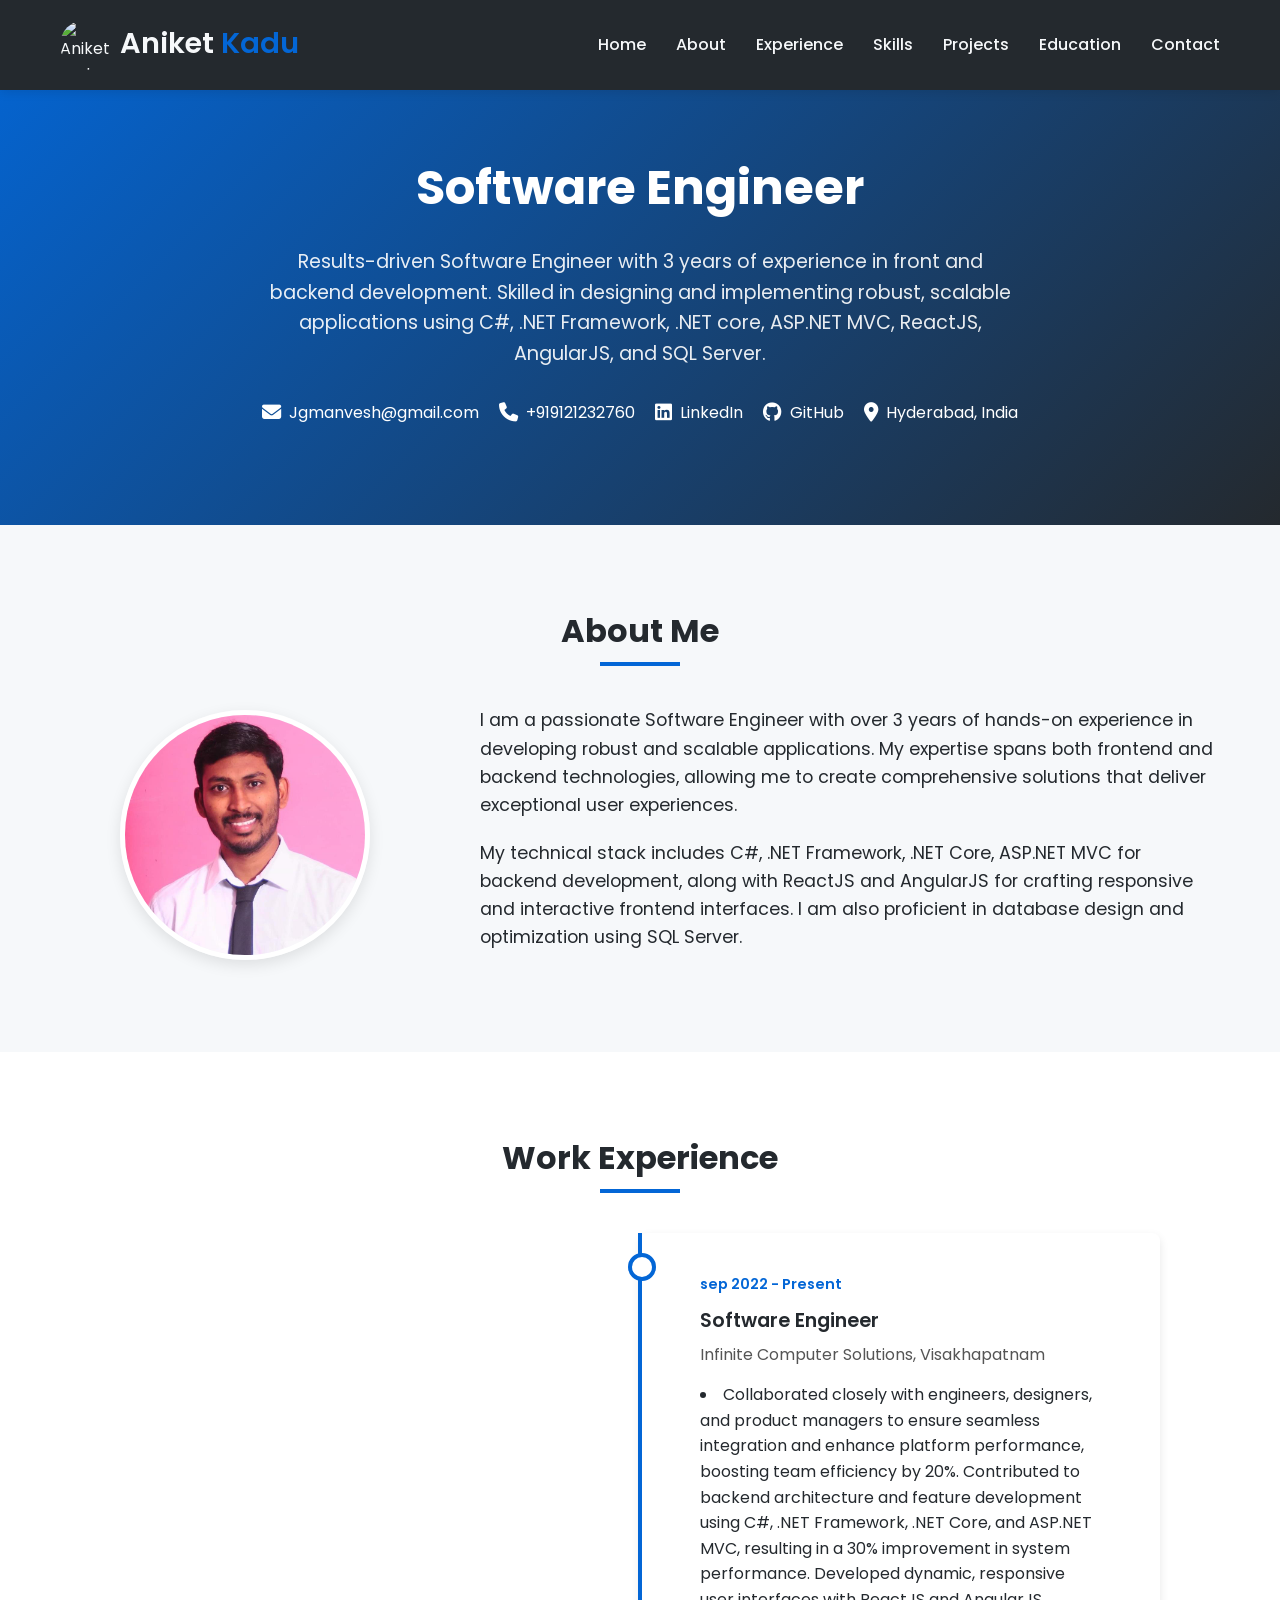
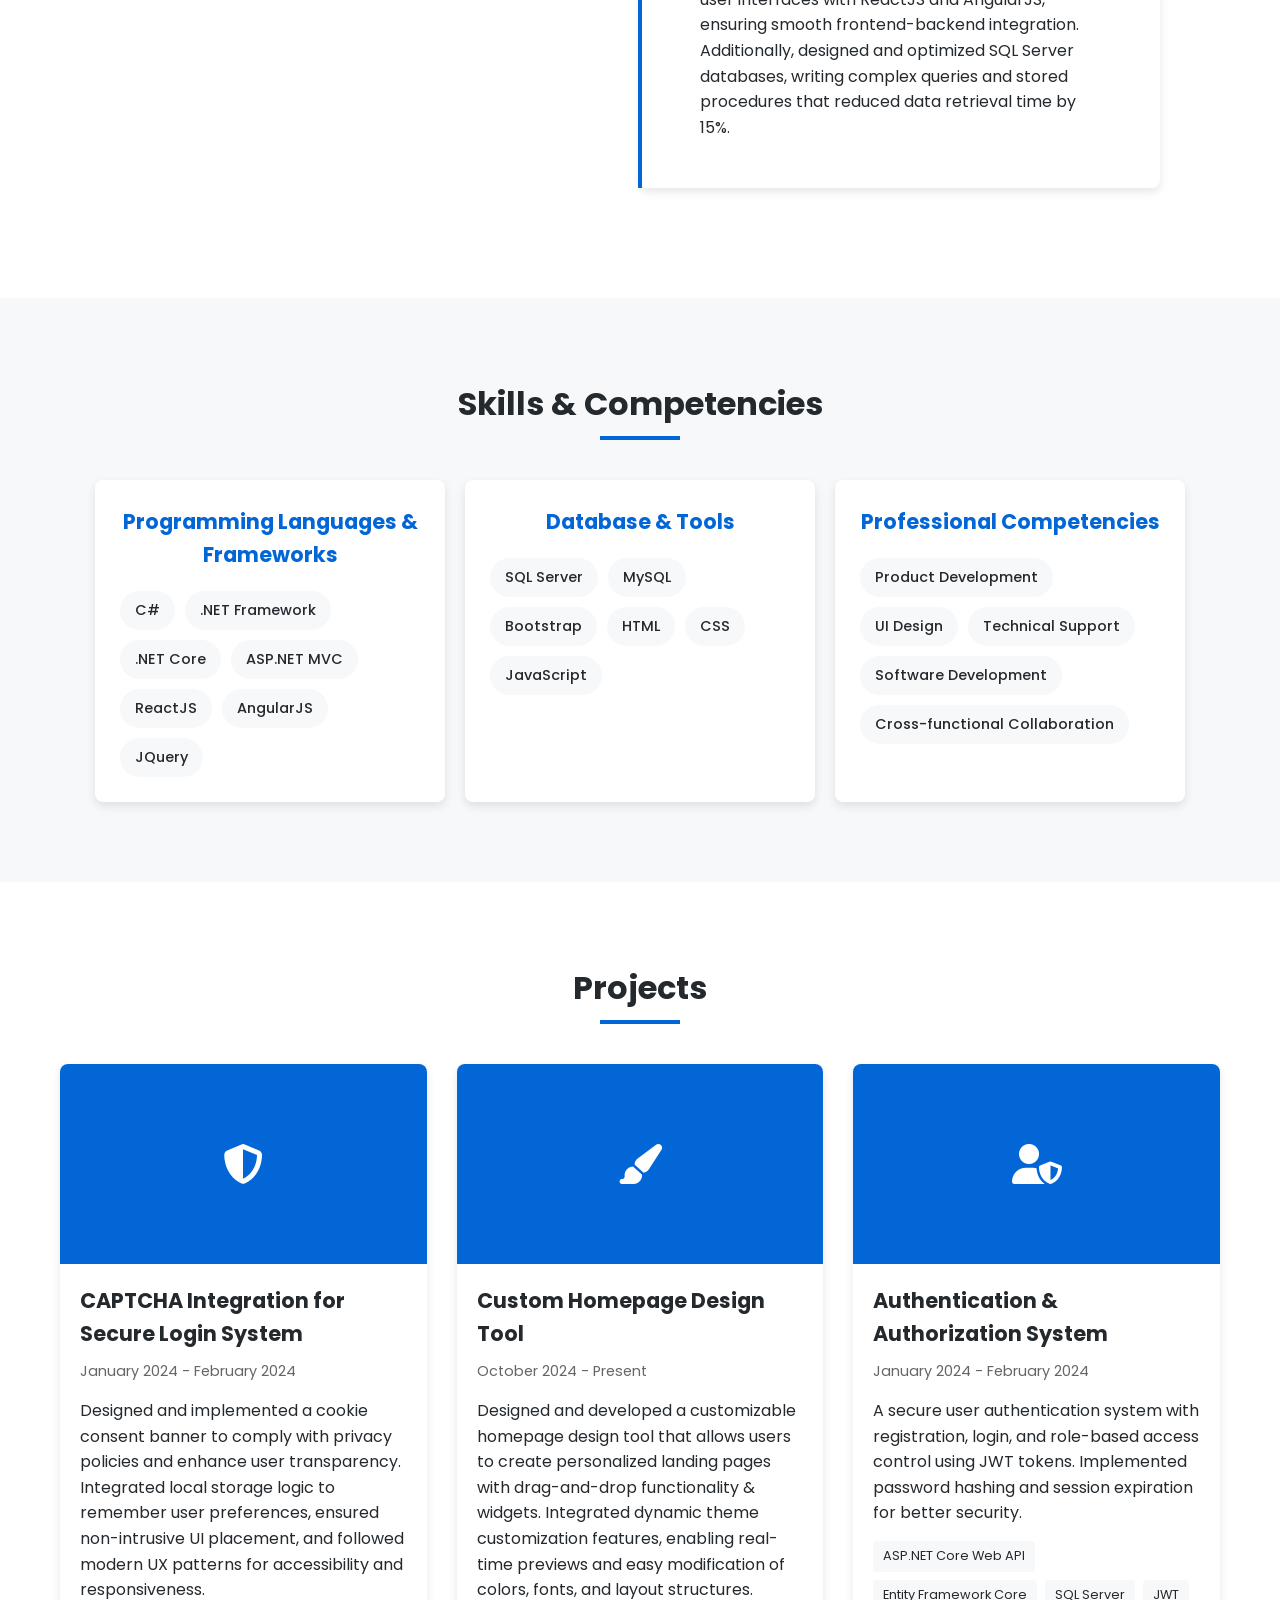
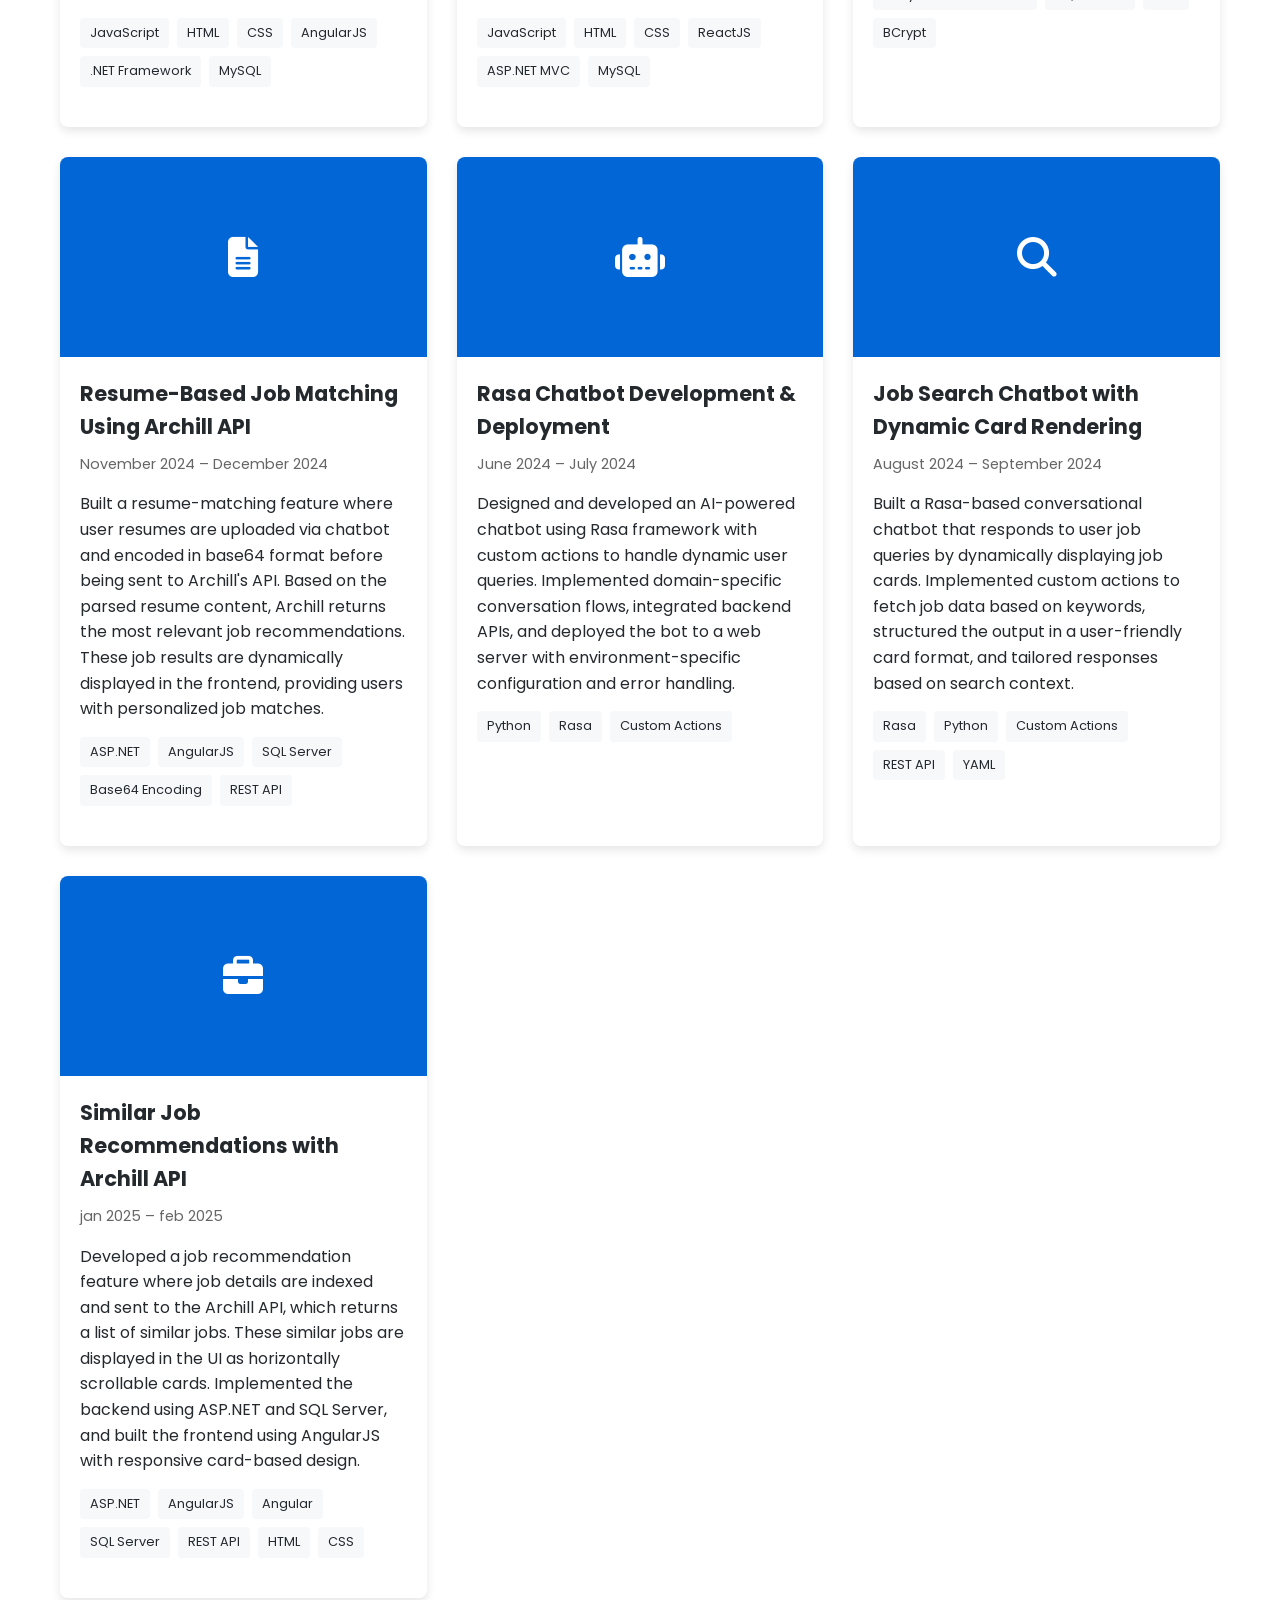
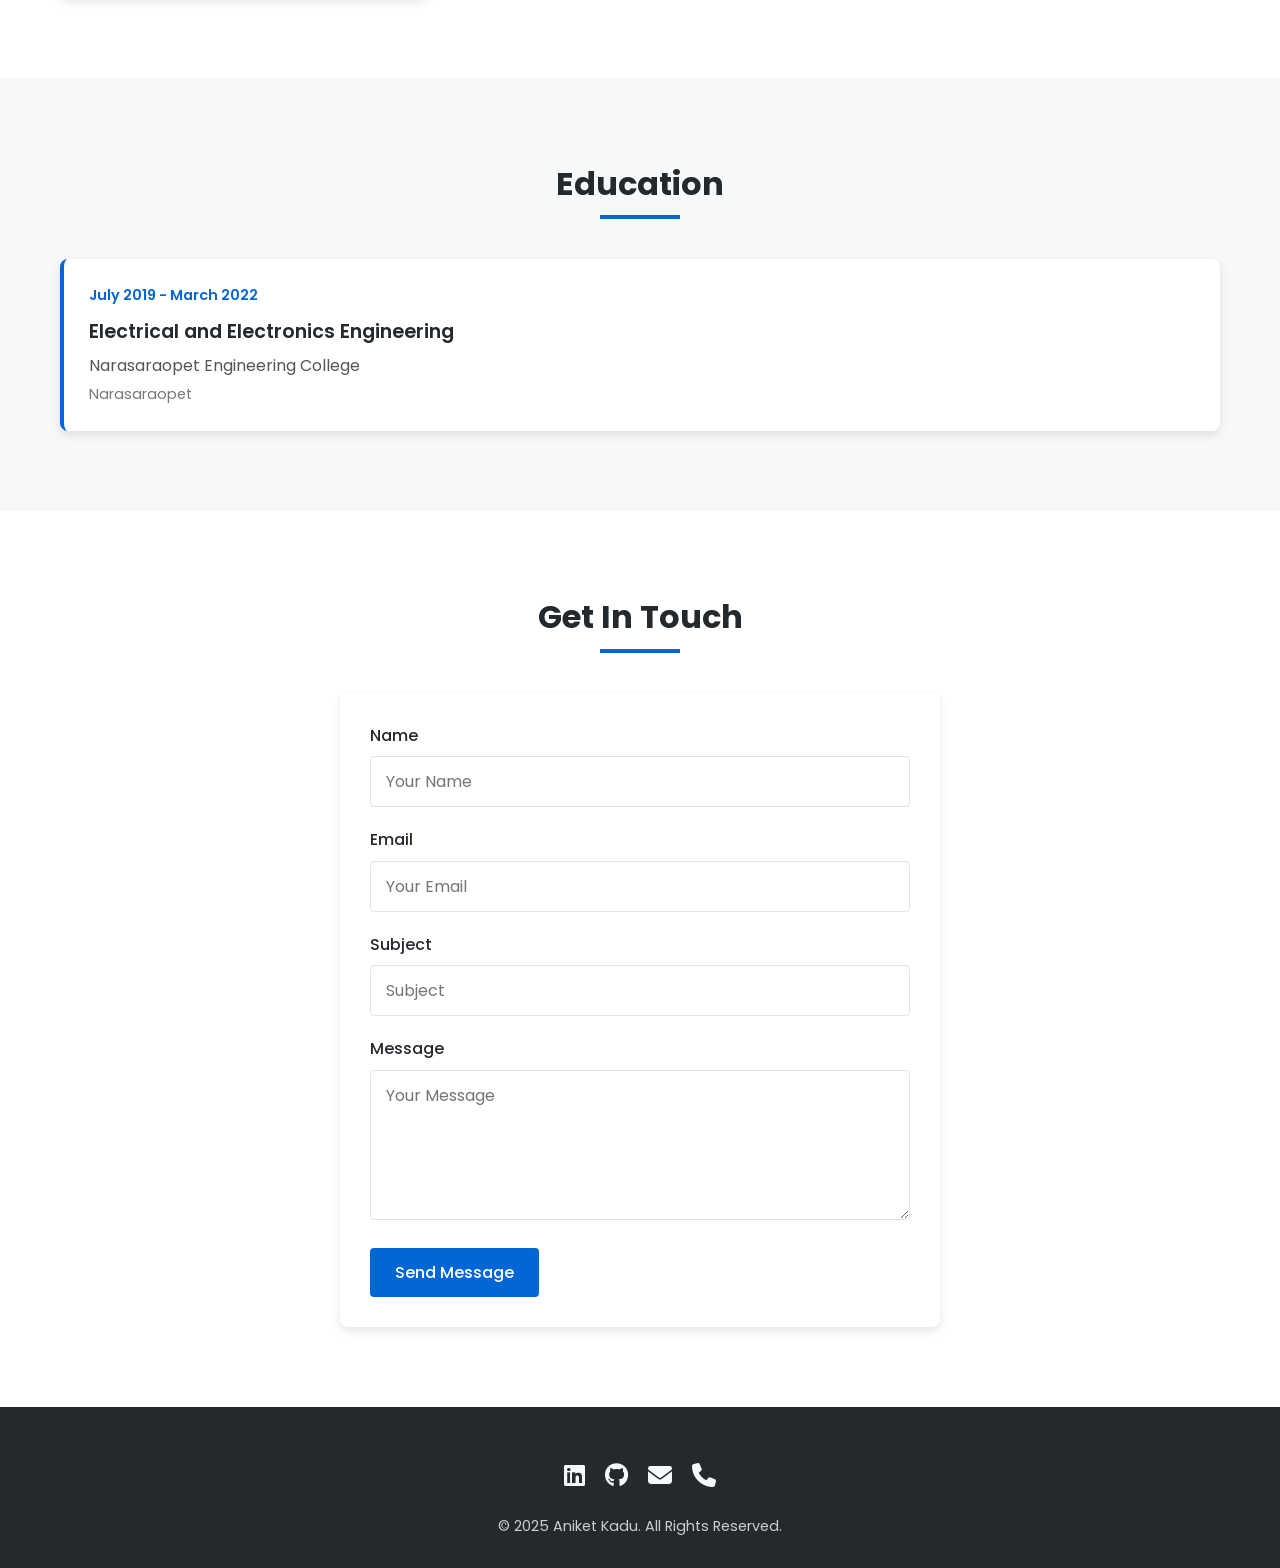
==== New-portfolio-main/index.html @ 3b4c5569 "Initial commit" ====
<!DOCTYPE html>
<html lang="en">
  <head>
    <meta charset="UTF-8" />
    <meta name="viewport" content="width=device-width, initial-scale=1.0" />
    <title>Jangam Anvesh - Software Engineer</title>
    <link
      rel="stylesheet"
      href="https://cdnjs.cloudflare.com/ajax/libs/font-awesome/6.4.0/css/all.min.css"
    />
    <!-- Added Google Fonts for modern typography -->
    <link
      href="https://fonts.googleapis.com/css2?family=Poppins:wght@300;400;500;600;700&family=Inter:wght@400;500;600;700&display=swap"
      rel="stylesheet"
    />
    <style>
      :root {
        --primary-color: #0366d6;
        --secondary-color: #24292e;
        --light-bg: #f6f8fa;
        --dark-bg: #24292e;
        --text-color: #24292e;
        --light-text: #f6f8fa;
        --border-color: #e1e4e8;
      }

      * {
        margin: 0;
        padding: 0;
        box-sizing: border-box;
        font-family: "Poppins", "Inter", -apple-system, BlinkMacSystemFont,
          "Segoe UI", Roboto, Oxygen, Ubuntu, Cantarell, sans-serif;
      }

      body {
        color: var(--text-color);
        background-color: var(--light-bg);
        line-height: 1.6;
      }

      a {
        color: var(--primary-color);
        text-decoration: none;
        transition: all 0.3s ease;
      }

      a:hover {
        color: #0056b3;
      }

      .container {
        max-width: 1200px;
        margin: 0 auto;
        padding: 0 20px;
      }

      /* Header Section */
      header {
        background-color: var(--dark-bg);
        color: var(--light-text);
        padding: 20px 0;
        position: fixed;
        width: 100%;
        top: 0;
        z-index: 100;
        box-shadow: 0 2px 10px rgba(0, 0, 0, 0.1);
      }

      .header-content {
        display: flex;
        justify-content: space-between;
        align-items: center;
      }

      .logo {
        display: flex;
        gap: 10px;
      }

      .logo img {
        border-radius: 50%;
      }

      .logo h1 {
        font-size: 1.8rem;
        font-weight: 600;
      }

      .logo span {
        color: var(--primary-color);
      }

      nav ul {
        display: flex;
        list-style: none;
      }

      nav ul li {
        margin-left: 30px;
      }

      nav ul li a {
        color: var(--light-text);
        font-size: 1rem;
        font-weight: 500;
      }

      nav ul li a:hover {
        color: var(--primary-color);
      }

      .mobile-menu-btn {
        display: none;
        cursor: pointer;
        font-size: 1.5rem;
      }

      /* Hero Section */
      .hero {
        background: linear-gradient(135deg, #0366d6 0%, #24292e 100%);
        color: white;
        padding: 150px 0 100px;
        text-align: center;
      }

      .hero-content {
        max-width: 800px;
        margin: 0 auto;
      }

      .hero h1 {
        font-size: 3rem;
        margin-bottom: 20px;
        font-weight: 700;
      }

      .hero p {
        font-size: 1.2rem;
        margin-bottom: 30px;
        opacity: 0.9;
      }

      .contact-info {
        display: flex;
        justify-content: center;
        flex-wrap: wrap;
        gap: 20px;
        margin-top: 30px;
      }

      .contact-info a {
        color: white;
        display: flex;
        align-items: center;
        gap: 8px;
        font-size: 1rem;
        transition: transform 0.3s ease;
      }

      .contact-info a:hover {
        transform: translateY(-3px);
      }

      .contact-info i {
        font-size: 1.2rem;
      }

      /* About Section */
      .section {
        padding: 80px 0;
      }

      .section-title {
        font-size: 2rem;
        text-align: center;
        margin-bottom: 50px;
        position: relative;
      }

      .section-title:after {
        content: "";
        position: absolute;
        bottom: -10px;
        left: 50%;
        transform: translateX(-50%);
        width: 80px;
        height: 4px;
        background-color: var(--primary-color);
      }

      .about-content {
        display: flex;
        align-items: center;
        gap: 50px;
      }

      .about-img {
        flex: 1;
        text-align: center;
      }

      .profile-img {
        width: 250px;
        height: 250px;
        border-radius: 50%;
        object-fit: cover;
        border: 5px solid white;
        box-shadow: 0 5px 15px rgba(0, 0, 0, 0.1);
      }

      .about-text {
        flex: 2;
      }

      .about-text p {
        margin-bottom: 20px;
        font-size: 1.1rem;
      }

      /* Experience Section */
      .timeline {
        position: relative;
        max-width: 800px;
        margin: 0 auto;
      }

      .timeline::after {
        content: "";
        position: absolute;
        width: 4px;
        background-color: var(--primary-color);
        top: 0;
        bottom: 0;
        left: 50%;
        margin-left: -2px;
      }

      .experience-item {
        padding: 20px 40px;
        position: relative;
        background-color: white;
        width: calc(70% - 40px);
        border-radius: 8px;
        box-shadow: 0 4px 10px rgba(0, 0, 0, 0.1);
        margin-bottom: 30px;
      }

      .left {
        left: -15%;
      }

      .right {
        left: 50%;
      }

      .experience-content {
        padding: 20px;
      }

      .experience-item::after {
        content: "";
        position: absolute;
        width: 20px;
        height: 20px;
        background-color: white;
        border: 4px solid var(--primary-color);
        top: 20px;
        border-radius: 50%;
        z-index: 1;
      }

      .left::after {
        right: -12px;
      }

      .right::after {
        left: -12px;
      }

      .experience-date {
        color: var(--primary-color);
        font-weight: 600;
        font-size: 0.9rem;
        margin-bottom: 10px;
      }

      .experience-position {
        font-size: 1.2rem;
        font-weight: 600;
        margin-bottom: 5px;
      }

      .experience-company {
        font-size: 1rem;
        margin-bottom: 15px;
        color: #555;
      }

      .experience-desc ul {
        list-style-position: inside;
        margin-top: 10px;
      }

      .experience-desc li {
        margin-bottom: 8px;
      }

      /* Skills Section */
      .skills-container {
        display: flex;
        flex-wrap: wrap;
        justify-content: center;
        gap: 20px;
      }

      .skill-category {
        background-color: white;
        border-radius: 8px;
        padding: 25px;
        box-shadow: 0 4px 10px rgba(0, 0, 0, 0.1);
        flex: 1;
        min-width: 250px;
        max-width: 350px;
      }

      .skill-category h3 {
        font-size: 1.3rem;
        margin-bottom: 20px;
        color: var(--primary-color);
        text-align: center;
      }

      .skills-list {
        display: flex;
        flex-wrap: wrap;
        gap: 10px;
      }

      .skill-tag {
        background-color: var(--light-bg);
        color: var(--secondary-color);
        padding: 8px 15px;
        border-radius: 50px;
        font-size: 0.9rem;
        font-weight: 500;
        transition: all 0.3s ease;
      }

      .skill-tag:hover {
        background-color: var(--primary-color);
        color: white;
        transform: translateY(-3px);
      }

      /* Projects Section */
      .projects-container {
        display: grid;
        grid-template-columns: repeat(auto-fill, minmax(350px, 1fr));
        gap: 30px;
      }

      .project-card {
        background-color: white;
        border-radius: 8px;
        overflow: hidden;
        box-shadow: 0 4px 10px rgba(0, 0, 0, 0.1);
        transition: transform 0.3s ease;
      }

      .project-card:hover {
        transform: translateY(-5px);
      }

      .project-img {
        height: 200px;
        background-color: var(--primary-color);
        display: flex;
        justify-content: center;
        align-items: center;
        color: white;
        font-size: 2.5rem;
      }

      .project-content {
        padding: 20px;
      }

      .project-title {
        font-size: 1.3rem;
        margin-bottom: 10px;
        color: var(--secondary-color);
      }

      .project-date {
        font-size: 0.9rem;
        color: #666;
        margin-bottom: 15px;
      }

      .project-desc {
        margin-bottom: 20px;
      }

      .tech-stack {
        display: flex;
        flex-wrap: wrap;
        gap: 8px;
        margin-top: 15px;
      }

      .tech {
        background-color: var(--light-bg);
        color: var(--secondary-color);
        padding: 5px 10px;
        border-radius: 4px;
        font-size: 0.8rem;
      }

      /* Education Section */
      .education-container {
        display: flex;
        flex-direction: column;
        gap: 30px;
        max-width: 800px;
        margin: 0 auto;
      }

      .education-card {
        background-color: white;
        border-radius: 8px;
        padding: 25px;
        box-shadow: 0 4px 10px rgba(0, 0, 0, 0.1);
        position: relative;
        border-left: 4px solid var(--primary-color);
      }

      .education-date {
        color: var(--primary-color);
        font-weight: 600;
        font-size: 0.9rem;
        margin-bottom: 10px;
      }

      .education-degree {
        font-size: 1.2rem;
        font-weight: 600;
        margin-bottom: 5px;
      }

      .education-institution {
        font-size: 1rem;
        margin-bottom: 5px;
        color: #555;
      }

      .education-location {
        font-size: 0.9rem;
        color: #777;
      }

      /* Contact Section */
      .contact-form {
        max-width: 600px;
        margin: 0 auto;
        background-color: white;
        padding: 30px;
        border-radius: 8px;
        box-shadow: 0 4px 10px rgba(0, 0, 0, 0.1);
      }

      .form-group {
        margin-bottom: 20px;
      }

      .form-group label {
        display: block;
        margin-bottom: 8px;
        font-weight: 500;
      }

      .form-control {
        width: 100%;
        padding: 12px 15px;
        border-radius: 4px;
        border: 1px solid var(--border-color);
        font-size: 1rem;
        transition: border-color 0.3s ease;
      }

      .form-control:focus {
        outline: none;
        border-color: var(--primary-color);
      }

      textarea.form-control {
        resize: vertical;
        min-height: 150px;
      }

      .btn {
        background-color: var(--primary-color);
        color: white;
        padding: 12px 25px;
        border: none;
        border-radius: 4px;
        font-size: 1rem;
        font-weight: 500;
        cursor: pointer;
        transition: background-color 0.3s ease;
      }

      .btn:hover {
        background-color: #0056b3;
      }

      /* Footer Section */
      footer {
        background-color: var(--dark-bg);
        color: var(--light-text);
        padding: 30px 0;
        text-align: center;
      }

      .footer-content {
        max-width: 800px;
        margin: 0 auto;
      }

      .social-links {
        display: flex;
        justify-content: center;
        gap: 20px;
        margin: 20px 0;
      }

      .social-links a {
        color: var(--light-text);
        font-size: 1.5rem;
        transition: color 0.3s ease;
      }

      .social-links a:hover {
        color: var(--primary-color);
      }

      .copyright {
        font-size: 0.9rem;
        opacity: 0.8;
      }

      /* Responsive Design */
      @media (max-width: 1000px) {
        .timeline::after {
          left: 31px;
        }

        .experience-item {
          width: 100%;
          padding-left: 70px;
          padding-right: 25px;
        }

        .right {
          left: 0%;
        }

        .left::after,
        .right::after {
          left: 18px;
        }

        .left {
          left: 0.1rem;
        }
      }

      @media (max-width: 768px) {
        .about-content {
          flex-direction: column;
          text-align: center;
        }

        .header-content {
          flex-direction: column;
          text-align: center;
        }

        nav ul {
          margin-top: 20px;
          justify-content: center;
        }

        nav ul li {
          margin: 0 10px;
        }

        .hero {
          padding: 120px 0 70px;
        }

        .hero h1 {
          font-size: 2.2rem;
        }

        .section-title {
          font-size: 1.7rem;
        }

        .projects-container {
          grid-template-columns: 1fr;
        }
      }

      @media (max-width: 576px) {
        /* Updated mobile header layout */
        .header-content {
          flex-direction: row; /* Keep as row */
          justify-content: flex-start; /* Space items */
          align-items: center;
          text-align: right; /* Aligns the logo text to the right */
        }

        .logo {
          margin-left: 20px;
          order: 2; /* Places the logo on the right */
        }

        .mobile-menu-btn {
          order: 1; /* Places the hamburger menu on the left */
          display: block;
        }

        .nav-links {
          display: none;
          flex-direction: column;
          position: absolute;
          top: 60px;
          left: 0;
          width: 100%;
          background-color: var(--dark-bg);
          padding: 20px 0;
          box-shadow: 0 5px 10px rgba(0, 0, 0, 0.1);
        }

        .nav-links.active {
          display: flex;
          align-items: center;
        }

        nav ul li {
          margin: 10px 0;
        }

        .hero h1 {
          font-size: 1.8rem;
        }

        .contact-info {
          flex-direction: column;
          gap: 15px;
        }

        .section {
          padding: 60px 0;
        }

        .section-title {
          font-size: 1.5rem;
          margin-bottom: 30px;
        }
      }
    </style>
  </head>
  <body>
    <!-- Header Section -->
    <header id="header">
      <div class="container header-content">
        <div class="logo">
          <img width="50" height="50" src="./Aniket1.jpg" alt="Aniket Kadu" />
          <h1>Aniket <span>Kadu</span></h1>
        </div>
        <div class="mobile-menu-btn">
          <i class="fas fa-bars"></i>
        </div>
        <nav>
          <ul class="nav-links">
            <li><a href="#home">Home</a></li>
            <li><a href="#about">About</a></li>
            <li><a href="#experience">Experience</a></li>
            <li><a href="#skills">Skills</a></li>
            <li><a href="#projects">Projects</a></li>
            <li><a href="#education">Education</a></li>
            <li><a href="#contact">Contact</a></li>
          </ul>
        </nav>
      </div>
    </header>

    <!-- Hero Section -->
    <section id="home" class="hero">
      <div class="container hero-content">
        <h1>Software Engineer</h1>
        <p>
          Results-driven Software Engineer with 3 years of experience in front
          and backend development. Skilled in designing and implementing robust,
          scalable applications using C#, .NET Framework, .NET core, ASP.NET
          MVC, ReactJS, AngularJS, and SQL Server.
        </p>
        <div class="contact-info">
          <a href="mailto:Jgmanvesh@gmail.com"
            ><i class="fas fa-envelope"></i> Jgmanvesh@gmail.com</a
          >
          <a href="tel:+919121232760"
            ><i class="fas fa-phone"></i> +919121232760</a
          >
          <a
            href="https://www.linkedin.com/in/anvesh-j-4525571b5/"
            target="_blank"
            ><i class="fab fa-linkedin"></i> LinkedIn</a
          >
          <a href="https://github.com/Nani94944" target="_blank"
            ><i class="fab fa-github"></i> GitHub</a
          >
          <a href="#" ><i class="fas fa-map-marker-alt"></i> Hyderabad, India</a
          >
        </div>
      </div>
    </section>

    <!-- About Section -->
    <section id="about" class="section">
      <div class="container">
        <h2 class="section-title">About Me</h2>
        <div class="about-content">
          <div class="about-img">
            <img src="./Anvesh.jpg" alt="Anvesh Jangam" class="profile-img" />
          </div>
          <div class="about-text">
            <p>
              I am a passionate Software Engineer with over 3 years of hands-on
              experience in developing robust and scalable applications. My
              expertise spans both frontend and backend technologies, allowing
              me to create comprehensive solutions that deliver exceptional user
              experiences.
            </p>
            <p>
              My technical stack includes C#, .NET Framework, .NET Core, ASP.NET
              MVC for backend development, along with ReactJS and AngularJS for
              crafting responsive and interactive frontend interfaces. I am also
              proficient in database design and optimization using SQL Server.
            </p>
          </div>
        </div>
      </div>
    </section>

    <!-- Experience Section -->
    <section id="experience" class="section" style="background-color: white">
      <div class="container">
        <h2 class="section-title">Work Experience</h2>
        <div class="timeline">
          <div class="experience-item right">
            <div class="experience-content">
              <div class="experience-date">sep 2022 - Present</div>
              <h3 class="experience-position">Software Engineer</h3>
              <div class="experience-company">
                Infinite Computer Solutions, Visakhapatnam
              </div>
              <div class="experience-desc">
                <ul>
                  <li>
                    Collaborated closely with engineers, designers, and product
                    managers to ensure seamless integration and enhance platform
                    performance, boosting team efficiency by 20%. Contributed to
                    backend architecture and feature development using C#, .NET
                    Framework, .NET Core, and ASP.NET MVC, resulting in a 30%
                    improvement in system performance. Developed dynamic,
                    responsive user interfaces with ReactJS and AngularJS,
                    ensuring smooth frontend-backend integration. Additionally,
                    designed and optimized SQL Server databases, writing complex
                    queries and stored procedures that reduced data retrieval
                    time by 15%.
                  </li>
                </ul>
              </div>
            </div>
          </div>
    </section>

    <!-- Skills Section -->
    <section id="skills" class="section">
      <div class="container">
        <h2 class="section-title">Skills & Competencies</h2>
        <div class="skills-container">
          <div class="skill-category">
            <h3>Programming Languages & Frameworks</h3>
            <div class="skills-list">
              <span class="skill-tag">C#</span>
              <span class="skill-tag">.NET Framework</span>
              <span class="skill-tag">.NET Core</span>
              <span class="skill-tag">ASP.NET MVC</span>
              <span class="skill-tag">ReactJS</span>
              <span class="skill-tag">AngularJS</span>
              <span class="skill-tag">JQuery</span>
            </div>
          </div>
          <div class="skill-category">
            <h3>Database & Tools</h3>
            <div class="skills-list">
              <span class="skill-tag">SQL Server</span>
              <span class="skill-tag">MySQL</span>
              <span class="skill-tag">Bootstrap</span>
              <span class="skill-tag">HTML</span>
              <span class="skill-tag">CSS</span>
              <span class="skill-tag">JavaScript</span>
            </div>
          </div>
          <div class="skill-category">
            <h3>Professional Competencies</h3>
            <div class="skills-list">
              <span class="skill-tag">Product Development</span>
              <span class="skill-tag">UI Design</span>
              <span class="skill-tag">Technical Support</span>
              <span class="skill-tag">Software Development</span>
              <span class="skill-tag">Cross-functional Collaboration</span>
            </div>
          </div>
        </div>
      </div>
    </section>

    <!-- Projects Section -->
    <section id="projects" class="section" style="background-color: white">
      <div class="container">
        <h2 class="section-title">Projects</h2>
        <div class="projects-container">
          <div class="project-card">
            <div class="project-img">
              <i class="fas fa-shield-alt"></i>
            </div>
            <div class="project-content">
              <h3 class="project-title">
                CAPTCHA Integration for Secure Login System
              </h3>
              <div class="project-date">January 2024 - February 2024</div>
              <div class="project-desc">
                <p>
                  Designed and implemented a cookie consent banner to comply with privacy policies and enhance user transparency. Integrated local storage logic to remember user preferences, ensured non-intrusive UI placement, and followed modern UX patterns for accessibility and responsiveness.
                </p>
                <div class="tech-stack">
                  <span class="tech">JavaScript</span>
                  <span class="tech">HTML</span>
                  <span class="tech">CSS</span>
                  <span class="tech">AngularJS</span>
                  <span class="tech">.NET Framework</span>
                  <span class="tech">MySQL</span>
                </div>
              </div>
            </div>
          </div>
          <div class="project-card">
            <div class="project-img">
              <i class="fas fa-paint-brush"></i>
            </div>
            <div class="project-content">
              <h3 class="project-title">Custom Homepage Design Tool</h3>
              <div class="project-date">October 2024 - Present</div>
              <div class="project-desc">
                <p>
                  Designed and developed a customizable homepage design tool
                  that allows users to create personalized landing pages with
                  drag-and-drop functionality & widgets. Integrated dynamic
                  theme customization features, enabling real-time previews and
                  easy modification of colors, fonts, and layout structures.
                </p>
                <div class="tech-stack">
                  <span class="tech">JavaScript</span>
                  <span class="tech">HTML</span>
                  <span class="tech">CSS</span>
                  <span class="tech">ReactJS</span>
                  <span class="tech">ASP.NET MVC</span>
                  <span class="tech">MySQL</span>
                </div>
              </div>
            </div>
          </div>
          <div class="project-card">
            <div class="project-img">
              <i class="fas fa-user-shield"></i>
            </div>
            <div class="project-content">
              <h3 class="project-title">
                Authentication & Authorization System
              </h3>
              <div class="project-date">January 2024 - February 2024</div>
              <div class="project-desc">
                <p>
                  A secure user authentication system with registration, login,
                  and role-based access control using JWT tokens. Implemented
                  password hashing and session expiration for better security.
                </p>
                <div class="tech-stack">
                  <span class="tech">ASP.NET Core Web API</span>
                  <span class="tech">Entity Framework Core</span>
                  <span class="tech">SQL Server</span>
                  <span class="tech">JWT</span>
                  <span class="tech">BCrypt</span>
                </div>
              </div>
            </div>
          </div>
          <div class="project-card"> 
            <div class="project-img">
              <i class="fas fa-file-alt"></i>
            </div>
            <div class="project-content">
              <h3 class="project-title">Resume-Based Job Matching Using Archill API</h3>
              <div class="project-date">November 2024 – December 2024</div>
              <div class="project-desc">
                <p>
                  Built a resume-matching feature where user resumes are uploaded via chatbot and encoded in base64 format before being sent to Archill's API. Based on the parsed resume content, Archill returns the most relevant job recommendations. These job results are dynamically displayed in the frontend, providing users with personalized job matches.
                </p>
                <div class="tech-stack">
                  <span class="tech">ASP.NET</span>
                  <span class="tech">AngularJS</span>
                  <span class="tech">SQL Server</span>
                  <span class="tech">Base64 Encoding</span>
                  <span class="tech">REST API</span>
                </div>
              </div>
            </div>
          </div>
          
          <div class="project-card"> 
            <div class="project-img">
              <i class="fas fa-robot"></i>
            </div>
            <div class="project-content">
              <h3 class="project-title">Rasa Chatbot Development & Deployment</h3>
              <div class="project-date">June 2024 – July 2024</div>
              <div class="project-desc">
                <p>
                  Designed and developed an AI-powered chatbot using Rasa framework with custom actions to handle dynamic user queries. Implemented domain-specific conversation flows, integrated backend APIs, and deployed the bot to a web server with environment-specific configuration and error handling.
                </p>
                <div class="tech-stack">
                  <span class="tech">Python</span>
                  <span class="tech">Rasa</span>
                  <span class="tech">Custom Actions</span>
                </div>
              </div>
            </div>
          </div>
          
          <div class="project-card"> 
            <div class="project-img">
              <i class="fas fa-search"></i>
            </div>
            <div class="project-content">
              <h3 class="project-title">Job Search Chatbot with Dynamic Card Rendering</h3>
              <div class="project-date">August 2024 – September 2024</div>
              <div class="project-desc">
                <p>
                  Built a Rasa-based conversational chatbot that responds to user job queries by dynamically displaying job cards. Implemented custom actions to fetch job data based on keywords, structured the output in a user-friendly card format, and tailored responses based on search context.
                </p>
                <div class="tech-stack">
                  <span class="tech">Rasa</span>
                  <span class="tech">Python</span>
                  <span class="tech">Custom Actions</span>
                  <span class="tech">REST API</span>
                  <span class="tech">YAML</span>
                </div>
              </div>
            </div>
          </div>
          <div class="project-card"> 
            <div class="project-img">
              <i class="fas fa-briefcase"></i>
            </div>
            <div class="project-content">
              <h3 class="project-title">Similar Job Recommendations with Archill API</h3>
              <div class="project-date">jan 2025 – feb 2025</div>
              <div class="project-desc">
                <p>
                  Developed a job recommendation feature where job details are indexed and sent to the Archill API, which returns a list of similar jobs. These similar jobs are displayed in the UI as horizontally scrollable cards. Implemented the backend using ASP.NET and SQL Server, and built the frontend using AngularJS with responsive card-based design.
                </p>
                <div class="tech-stack">
                  <span class="tech">ASP.NET</span>
                  <span class="tech">AngularJS</span>
                  <span class="tech">Angular</span>
                  <span class="tech">SQL Server</span>
                  <span class="tech">REST API</span>
                  <span class="tech">HTML</span>
                  <span class="tech">CSS</span>
                </div>
              </div>
            </div>
          </div>
                    
    </section>

    <!-- Education Section -->
    <section id="education" class="section">
      <div class="container">
        <h2 class="section-title">Education</h2>
          <div class="education-card">
            <div class="education-date">July 2019 - March 2022</div>
            <h3 class="education-degree">Electrical and Electronics Engineering</h3>
            <div class="education-institution">Narasaraopet Engineering College</div>
            <div class="education-location">Narasaraopet</div>
          </div>
        </div>
      </div>
    </section>

    <!-- Contact Section -->
    <section id="contact" class="section" style="background-color: white">
      <div class="container">
        <h2 class="section-title">Get In Touch</h2>
        <div class="contact-form">
          <div class="form-group">
            <label for="name">Name</label>
            <input
              type="text"
              id="name"
              class="form-control"
              placeholder="Your Name"
            />
          </div>
          <div class="form-group">
            <label for="email">Email</label>
            <input
              type="email"
              id="email"
              class="form-control"
              placeholder="Your Email"
            />
          </div>
          <div class="form-group">
            <label for="subject">Subject</label>
            <input
              type="text"
              id="subject"
              class="form-control"
              placeholder="Subject"
            />
          </div>
          <div class="form-group">
            <label for="message">Message</label>
            <textarea
              id="message"
              class="form-control"
              placeholder="Your Message"
            ></textarea>
          </div>
          <button type="submit" class="btn">Send Message</button>
        </div>
      </div>
    </section>

    <!-- Footer Section -->
    <footer>
      <div class="container footer-content">
        <div class="social-links">
          <a
            href="https://linkedin.com/in/aniket-kadu-811304252"
            target="_blank"
            ><i class="fab fa-linkedin"></i
          ></a>
          <a href="https://github.com/aniketkadu0" target="_blank"
            ><i class="fab fa-github"></i
          ></a>
          <a href="mailto:aniketkadu765@gmail.com"
            ><i class="fas fa-envelope"></i
          ></a>
          <a href="tel:+919653434889"><i class="fas fa-phone"></i></a>
        </div>
        <div class="copyright">
          &copy; 2025 Aniket Kadu. All Rights Reserved.
        </div>
      </div>
    </footer>

    <script>
      // Mobile Navigation Toggle
      document
        .querySelector(".mobile-menu-btn")
        .addEventListener("click", function () {
          document.querySelector(".nav-links").classList.toggle("active");
        });

      // Smooth Scrolling for Navigation Links
      document.querySelectorAll('a[href^="#"]').forEach((anchor) => {
        anchor.addEventListener("click", function (e) {
          e.preventDefault();

          document.querySelector(".nav-links").classList.remove("active");

          document.querySelector(this.getAttribute("href")).scrollIntoView({
            behavior: "smooth",
          });
        });
      });

      // Form Submission (Demo)
      document
        .querySelector(".contact-form button")
        .addEventListener("click", function (e) {
          e.preventDefault();
          const name = document.getElementById("name").value;
          const email = document.getElementById("email").value;
          const subject = document.getElementById("subject").value;
          const message = document.getElementById("message").value;

          if (name && email && subject && message) {
            alert(
              "Thank you for your message! This is a demo form, so no actual message was sent."
            );
            document.getElementById("name").value = "";
            document.getElementById("email").value = "";
            document.getElementById("subject").value = "";
            document.getElementById("message").value = "";
          } else {
            alert("Please fill in all fields before submitting.");
          }
        });

      // Scroll Animation
      window.addEventListener("scroll", function () {
        const header = document.getElementById("header");
        if (window.scrollY > 100) {
          header.style.boxShadow = "0 5px 15px rgba(0,0,0,0.1)";
        } else {
          header.style.boxShadow = "0 2px 10px rgba(0,0,0,0.1)";
        }

        // Add animation to sections when they come into view
        const sections = document.querySelectorAll(".section");
        sections.forEach((section) => {
          const sectionTop = section.getBoundingClientRect().top;
          const windowHeight = window.innerHeight;
          if (sectionTop < windowHeight - 100) {
            section.style.opacity = 1;
            section.style.transform = "translateY(0)";
          }
        });
      });

      // Initialize section animations
      document.addEventListener("DOMContentLoaded", function () {
        const sections = document.querySelectorAll(".section");
        sections.forEach((section) => {
          section.style.opacity = 0;
          section.style.transform = "translateY(20px)";
          section.style.transition = "opacity 0.6s ease, transform 0.6s ease";
        });

        // Trigger scroll event to animate sections in initial view
        window.dispatchEvent(new Event("scroll"));
      });
    </script>
  </body>
</html>
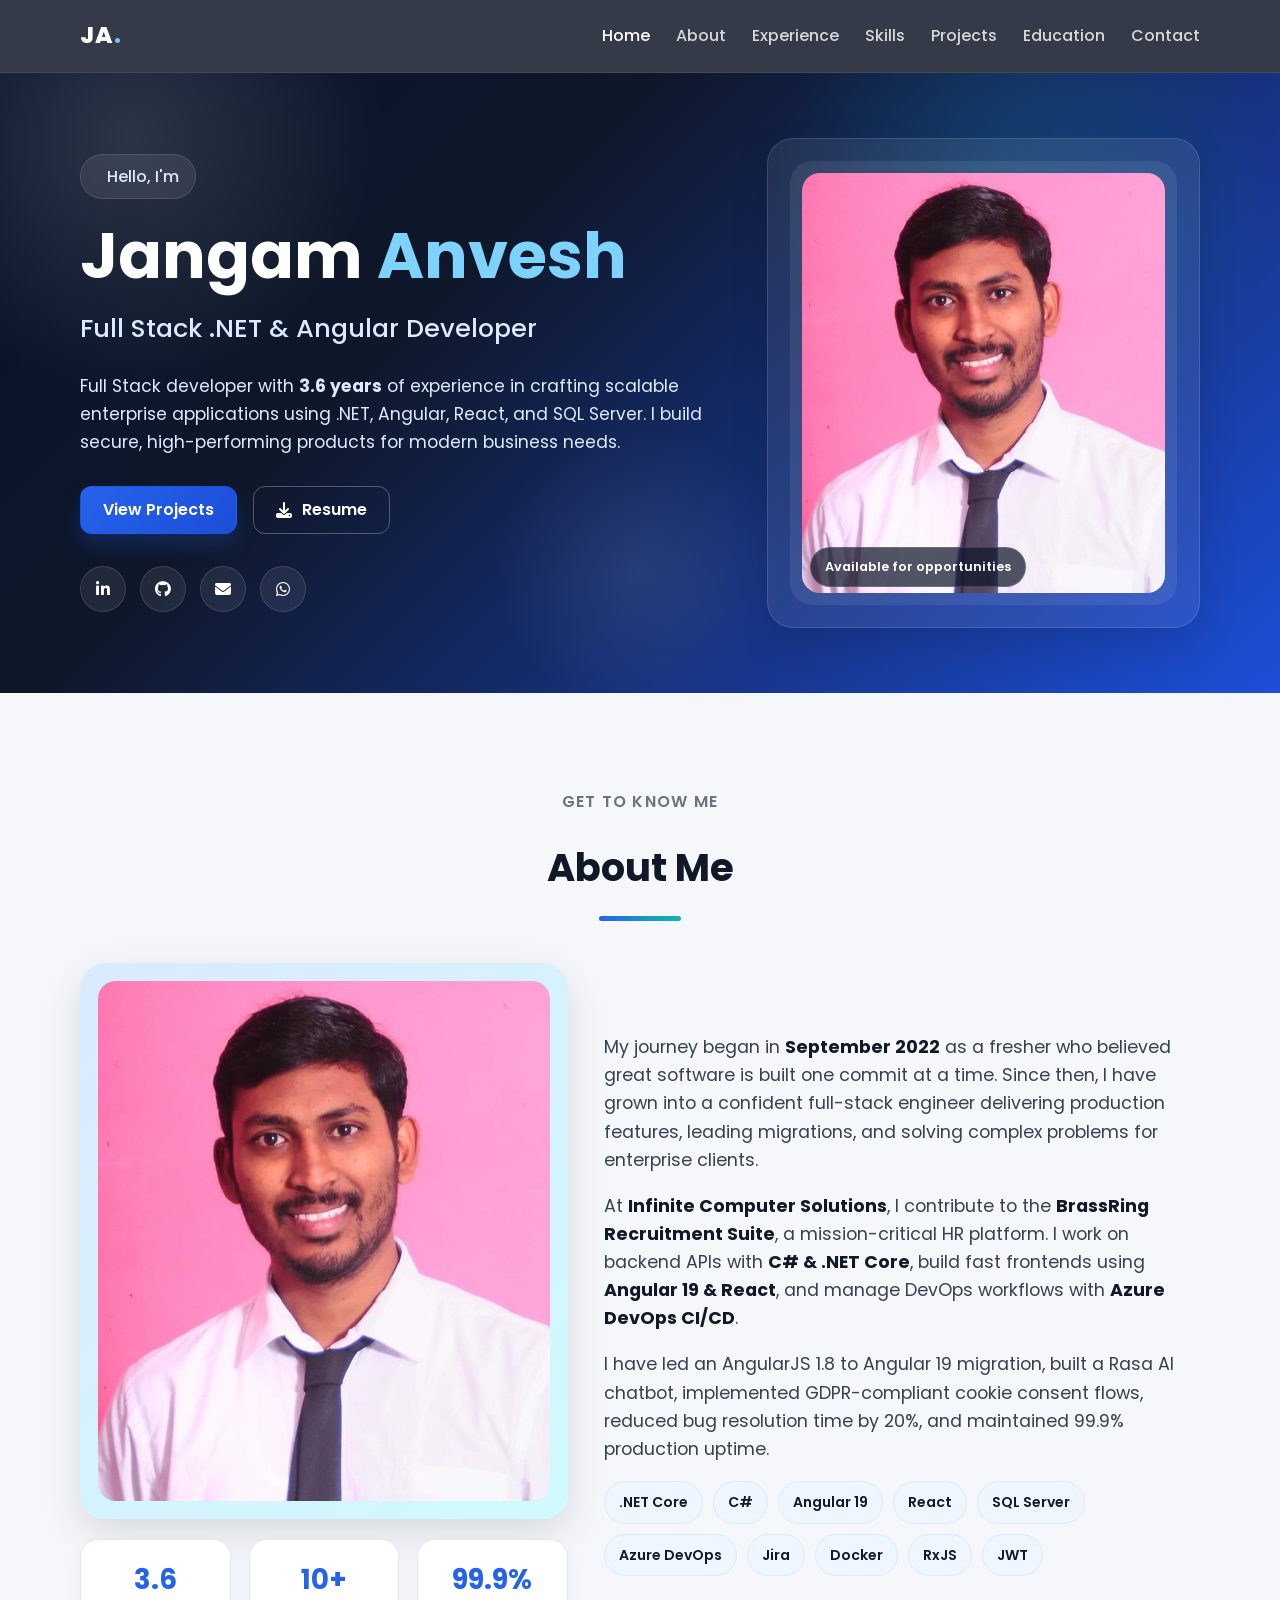
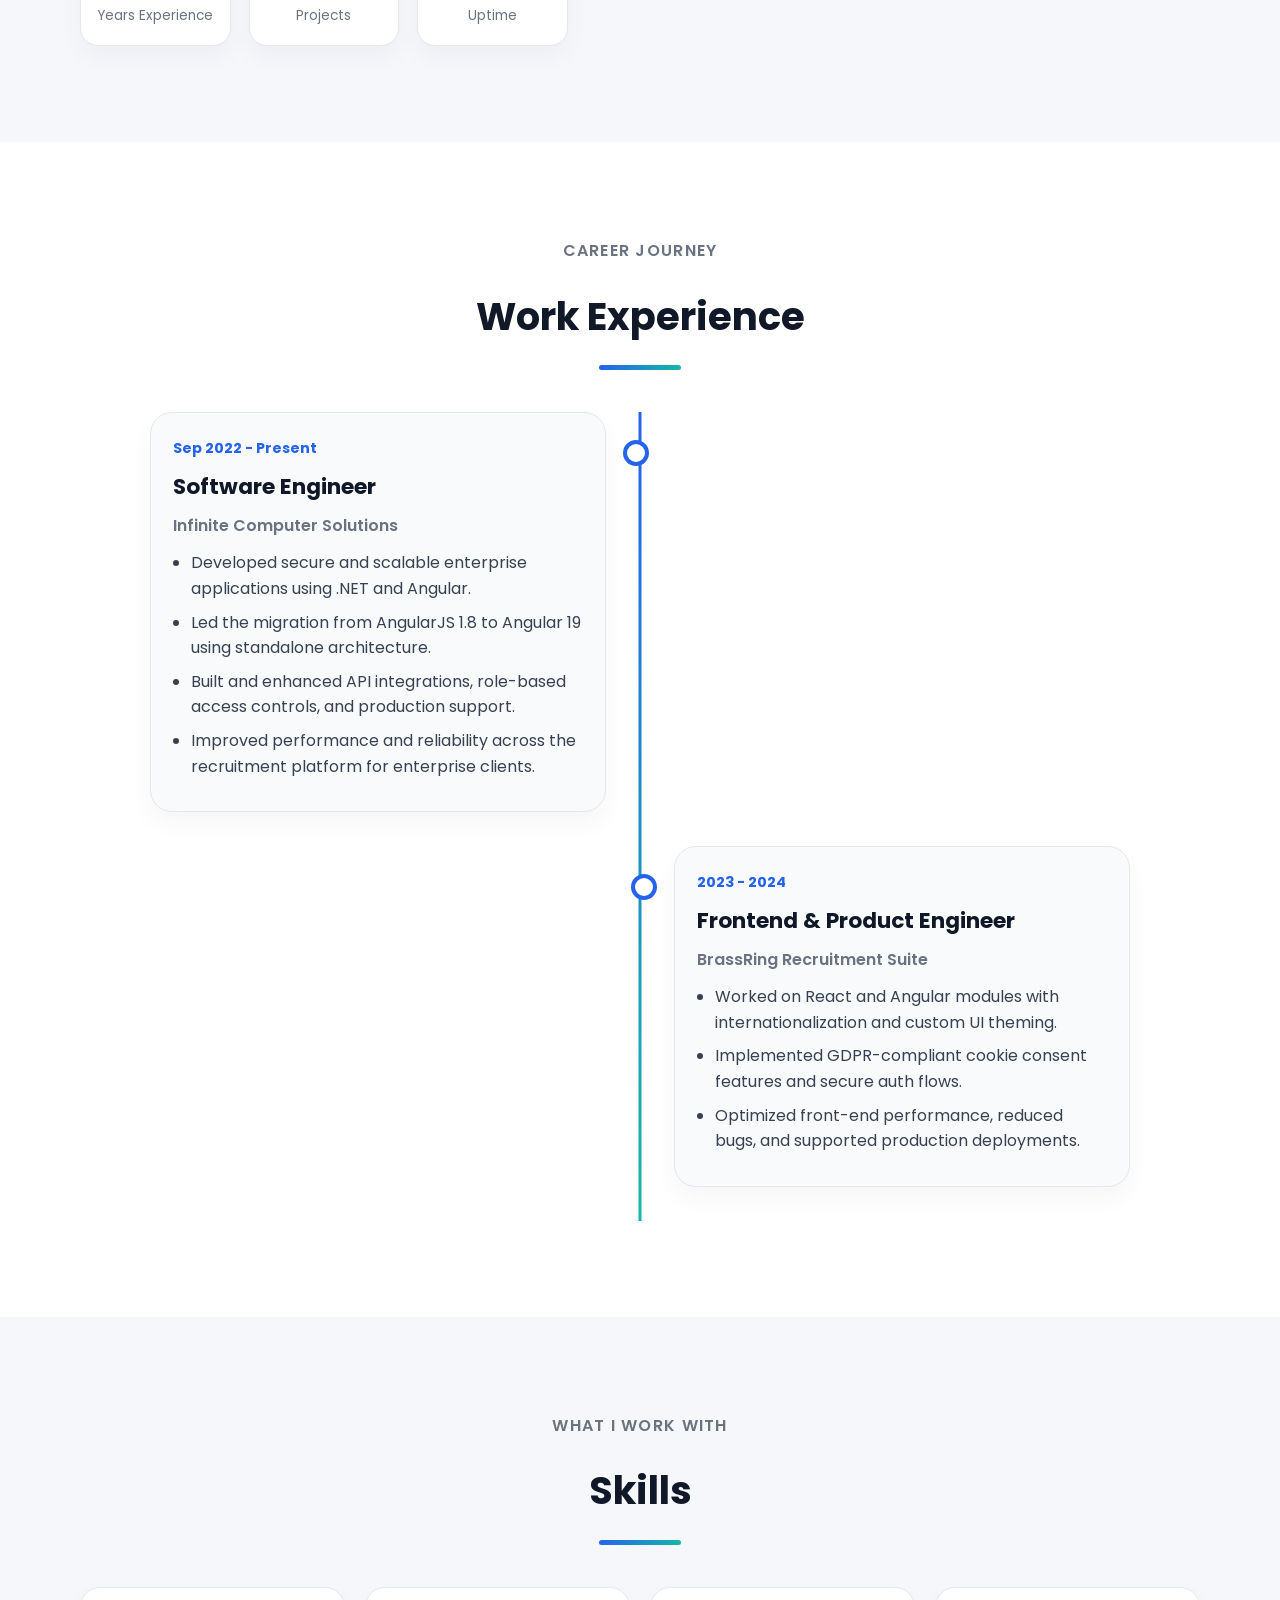
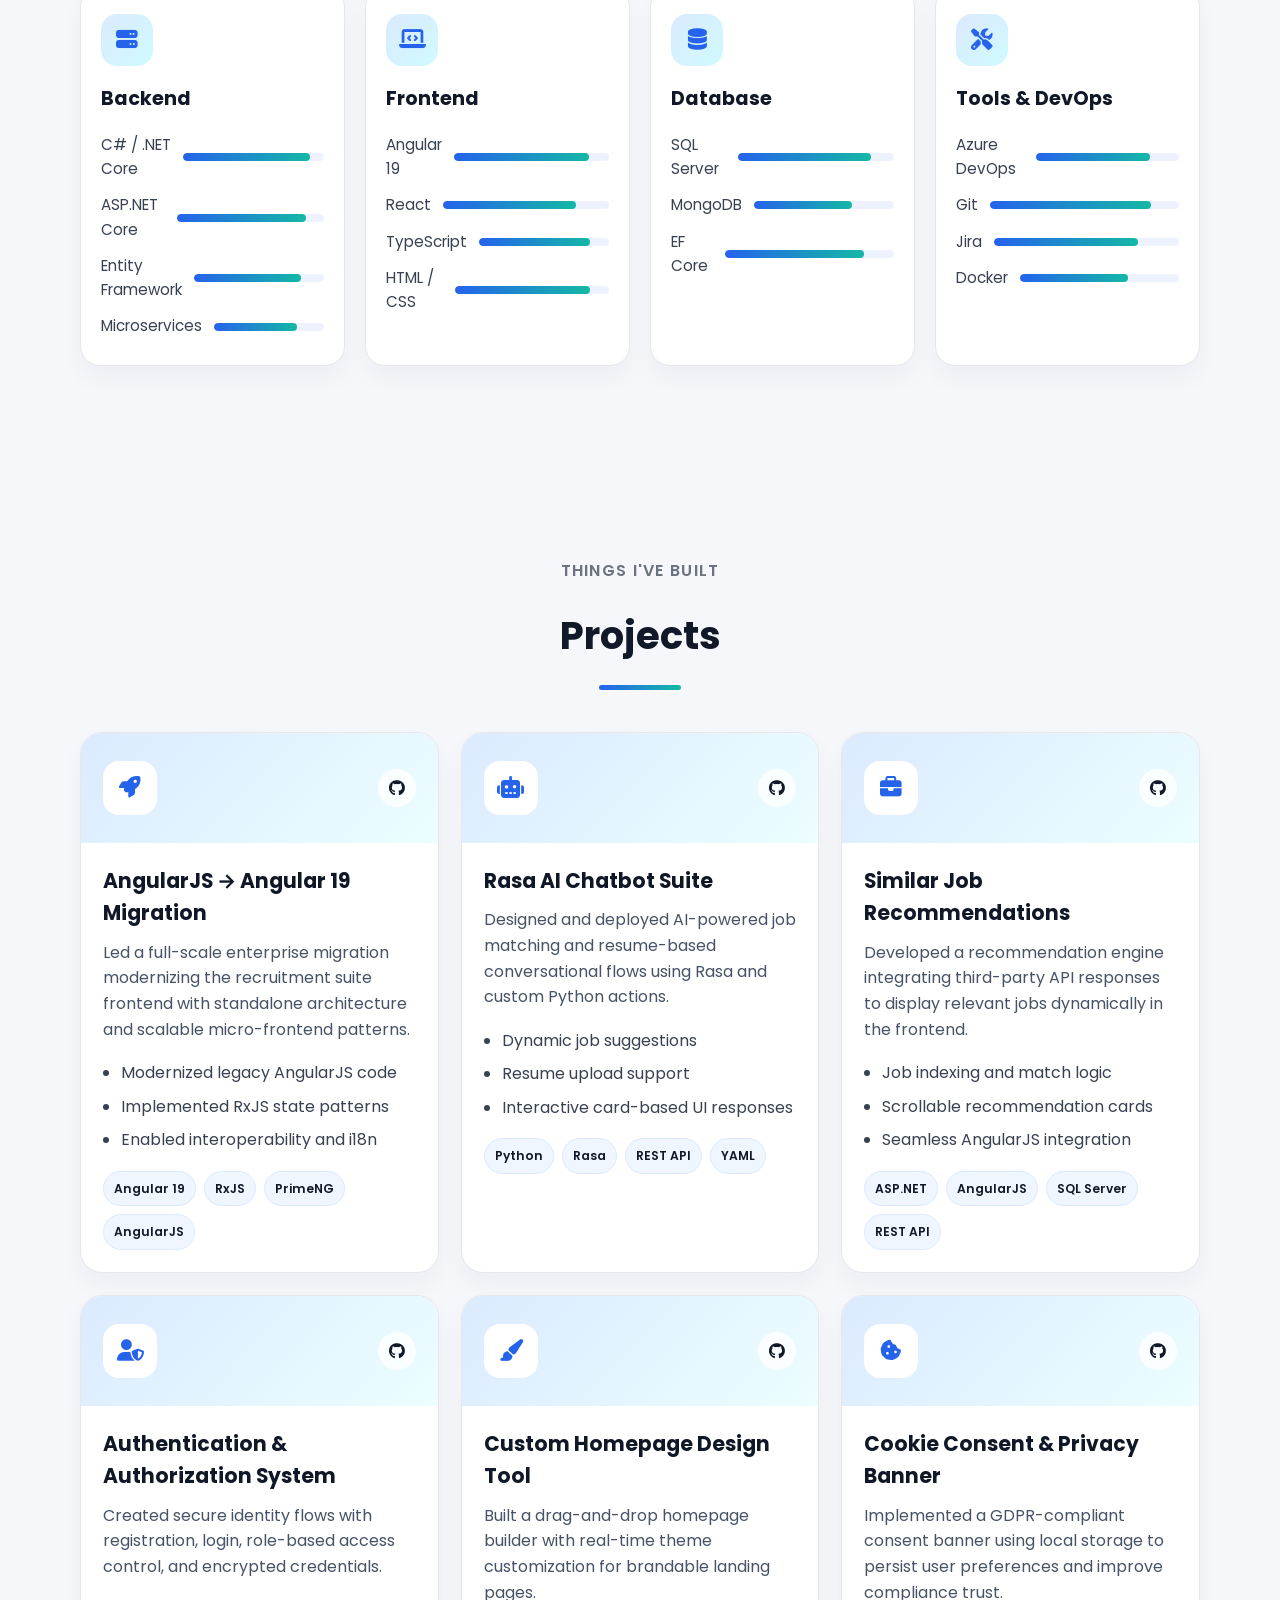
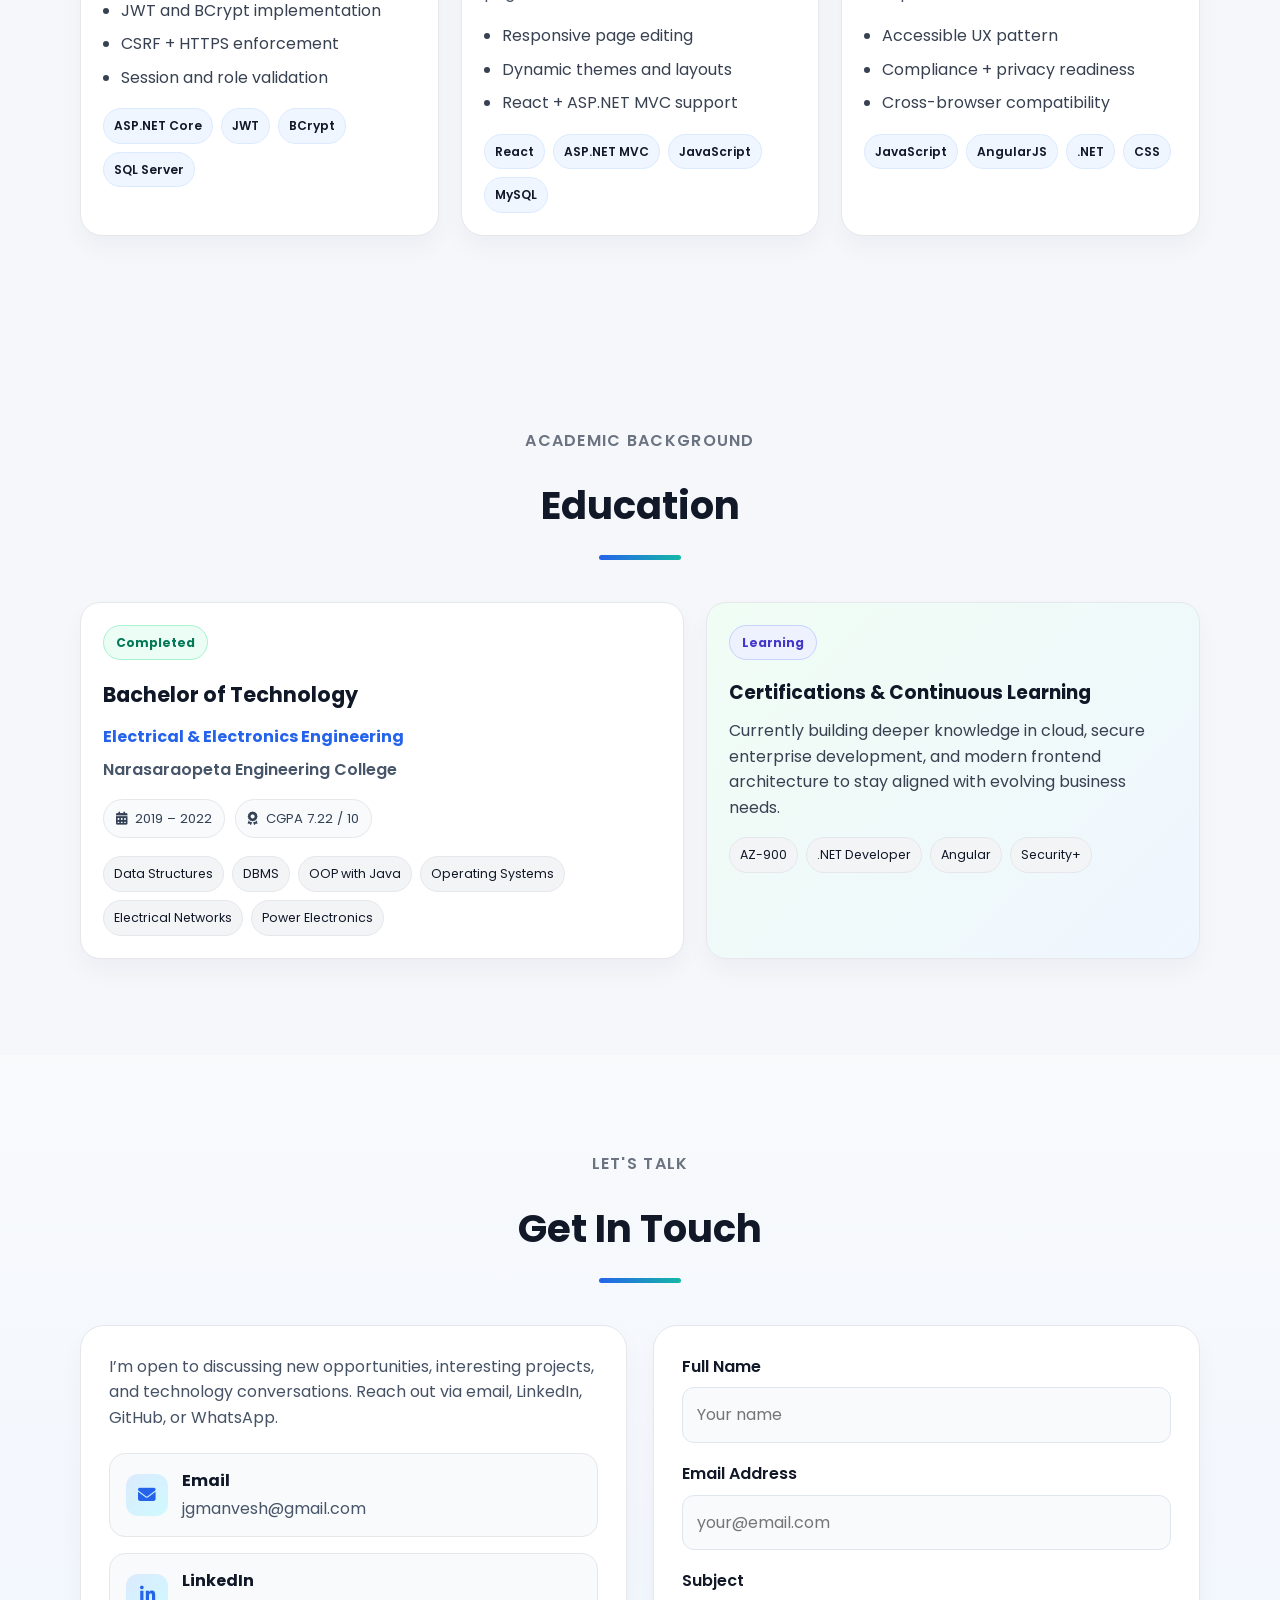
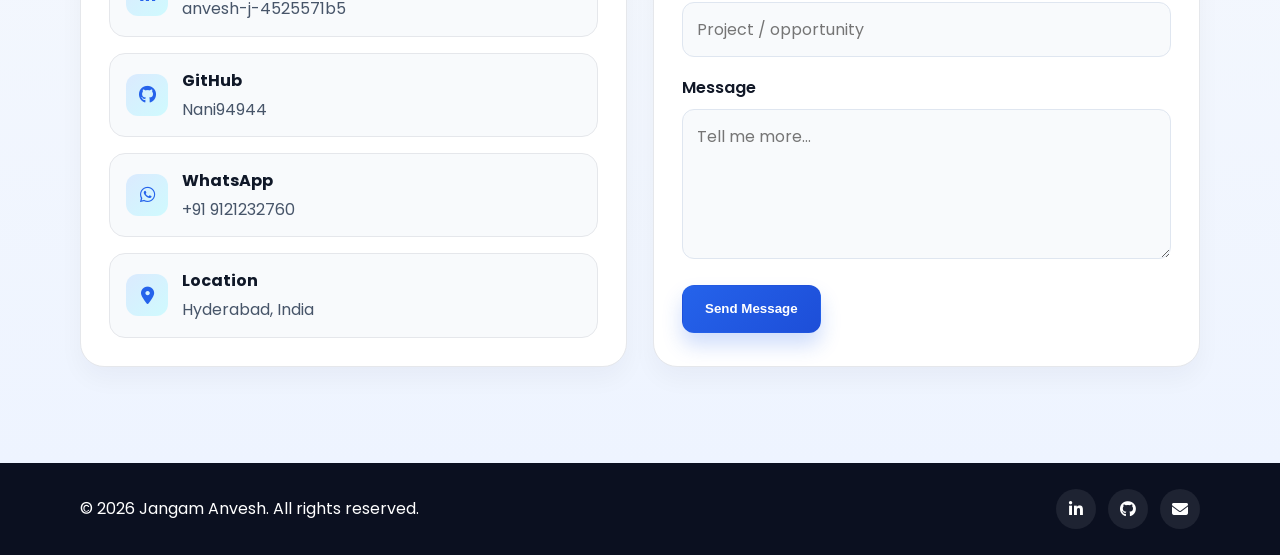
==== commit 3ecd0cb3: "Update the portfolio page in New-portfolio-main to reflect Jangam Anvesh's real profile, experience," ====
--- a/New-portfolio-main/index.html
+++ b/New-portfolio-main/index.html
@@ -3,688 +3,928 @@
   <head>
     <meta charset="UTF-8" />
     <meta name="viewport" content="width=device-width, initial-scale=1.0" />
-    <title>Jangam Anvesh - Software Engineer</title>
+    <title>Jangam Anvesh | Full Stack .NET & Angular Developer</title>
+    <meta
+      name="description"
+      content="Jangam Anvesh is a Full Stack .NET & Angular Developer with experience in .NET, Angular, React, SQL Server, and enterprise application development."
+    />
+    <link
+      rel="preconnect"
+      href="https://fonts.googleapis.com"
+    />
+    <link
+      rel="preconnect"
+      href="https://fonts.gstatic.com"
+      crossorigin
+    />
+    <link
+      href="https://fonts.googleapis.com/css2?family=Poppins:wght@300;400;500;600;700;800&family=Inter:wght@400;500;600;700&display=swap"
+      rel="stylesheet"
+    />
     <link
       rel="stylesheet"
       href="https://cdnjs.cloudflare.com/ajax/libs/font-awesome/6.4.0/css/all.min.css"
     />
-    <!-- Added Google Fonts for modern typography -->
-    <link
-      href="https://fonts.googleapis.com/css2?family=Poppins:wght@300;400;500;600;700&family=Inter:wght@400;500;600;700&display=swap"
-      rel="stylesheet"
-    />
     <style>
       :root {
-        --primary-color: #0366d6;
-        --secondary-color: #24292e;
-        --light-bg: #f6f8fa;
-        --dark-bg: #24292e;
-        --text-color: #24292e;
-        --light-text: #f6f8fa;
-        --border-color: #e1e4e8;
+        --bg: #0b1020;
+        --bg-soft: #111827;
+        --panel: #ffffff;
+        --muted: #6b7280;
+        --text: #101828;
+        --text-light: #e5e7eb;
+        --primary: #2563eb;
+        --primary-2: #1d4ed8;
+        --accent: #14b8a6;
+        --accent-soft: #d1fae5;
+        --line: #e5e7eb;
+        --shadow: 0 14px 40px rgba(0, 0, 0, 0.12);
       }
 
       * {
+        box-sizing: border-box;
         margin: 0;
         padding: 0;
-        box-sizing: border-box;
-        font-family: "Poppins", "Inter", -apple-system, BlinkMacSystemFont,
-          "Segoe UI", Roboto, Oxygen, Ubuntu, Cantarell, sans-serif;
+      }
+
+      html {
+        scroll-behavior: smooth;
       }
 
       body {
-        color: var(--text-color);
-        background-color: var(--light-bg);
+        font-family: "Poppins", "Inter", sans-serif;
+        background: #f5f7fb;
+        color: var(--text);
         line-height: 1.6;
       }
 
       a {
-        color: var(--primary-color);
         text-decoration: none;
-        transition: all 0.3s ease;
-      }
-
-      a:hover {
-        color: #0056b3;
+        color: inherit;
+      }
+
+      img {
+        max-width: 100%;
+        display: block;
       }
 
       .container {
-        max-width: 1200px;
+        width: min(1120px, calc(100% - 32px));
         margin: 0 auto;
-        padding: 0 20px;
-      }
-
-      /* Header Section */
+      }
+
+      .section {
+        padding: 96px 0;
+      }
+
+      .section-title {
+        font-size: clamp(2rem, 3vw, 2.6rem);
+        font-weight: 700;
+        margin-bottom: 18px;
+        text-align: center;
+        color: var(--bg-soft);
+      }
+
+      .section-sub {
+        text-align: center;
+        color: var(--muted);
+        font-size: 1rem;
+        letter-spacing: 0.08em;
+        text-transform: uppercase;
+        font-weight: 600;
+        margin-bottom: 22px;
+      }
+
+      .divider {
+        width: 82px;
+        height: 5px;
+        background: linear-gradient(90deg, var(--primary), var(--accent));
+        margin: 0 auto 42px;
+        border-radius: 999px;
+      }
+
       header {
-        background-color: var(--dark-bg);
-        color: var(--light-text);
-        padding: 20px 0;
-        position: fixed;
-        width: 100%;
+        position: sticky;
         top: 0;
-        z-index: 100;
-        box-shadow: 0 2px 10px rgba(0, 0, 0, 0.1);
-      }
-
-      .header-content {
+        z-index: 50;
+        backdrop-filter: blur(14px);
+        background: rgba(11, 16, 32, 0.82);
+        border-bottom: 1px solid rgba(255, 255, 255, 0.08);
+      }
+
+      .nav-wrap {
         display: flex;
         justify-content: space-between;
         align-items: center;
-      }
-
-      .logo {
-        display: flex;
-        gap: 10px;
-      }
-
-      .logo img {
-        border-radius: 50%;
-      }
-
-      .logo h1 {
-        font-size: 1.8rem;
-        font-weight: 600;
-      }
-
-      .logo span {
-        color: var(--primary-color);
-      }
-
-      nav ul {
-        display: flex;
-        list-style: none;
-      }
-
-      nav ul li {
-        margin-left: 30px;
-      }
-
-      nav ul li a {
-        color: var(--light-text);
-        font-size: 1rem;
-        font-weight: 500;
-      }
-
-      nav ul li a:hover {
-        color: var(--primary-color);
-      }
-
-      .mobile-menu-btn {
-        display: none;
-        cursor: pointer;
-        font-size: 1.5rem;
-      }
-
-      /* Hero Section */
-      .hero {
-        background: linear-gradient(135deg, #0366d6 0%, #24292e 100%);
+        min-height: 72px;
+      }
+
+      .brand {
+        font-size: 1.45rem;
+        font-weight: 800;
+        letter-spacing: 0.04em;
         color: white;
-        padding: 150px 0 100px;
-        text-align: center;
-      }
-
-      .hero-content {
-        max-width: 800px;
-        margin: 0 auto;
-      }
-
-      .hero h1 {
-        font-size: 3rem;
-        margin-bottom: 20px;
-        font-weight: 700;
-      }
-
-      .hero p {
-        font-size: 1.2rem;
-        margin-bottom: 30px;
-        opacity: 0.9;
-      }
-
-      .contact-info {
-        display: flex;
-        justify-content: center;
-        flex-wrap: wrap;
-        gap: 20px;
-        margin-top: 30px;
-      }
-
-      .contact-info a {
-        color: white;
+      }
+
+      .brand span {
+        color: #6ec5ff;
+      }
+
+      .nav-links {
         display: flex;
         align-items: center;
-        gap: 8px;
-        font-size: 1rem;
-        transition: transform 0.3s ease;
-      }
-
-      .contact-info a:hover {
-        transform: translateY(-3px);
-      }
-
-      .contact-info i {
-        font-size: 1.2rem;
-      }
-
-      /* About Section */
-      .section {
-        padding: 80px 0;
-      }
-
-      .section-title {
-        font-size: 2rem;
-        text-align: center;
-        margin-bottom: 50px;
+        gap: 26px;
+        list-style: none;
+      }
+
+      .nav-links a {
+        color: rgba(255, 255, 255, 0.8);
+        font-weight: 500;
+        transition: 0.2s ease;
+      }
+
+      .nav-links a:hover,
+      .nav-links a.active {
+        color: #fff;
+      }
+
+      .menu-toggle {
+        display: none;
+        color: white;
+        font-size: 1.5rem;
+        cursor: pointer;
+      }
+
+      .hero {
+        background: linear-gradient(135deg, #071229 0%, #0f172a 35%, #1d4ed8 100%);
+        color: white;
         position: relative;
-      }
-
-      .section-title:after {
+        overflow: hidden;
+      }
+
+      .hero::before {
         content: "";
         position: absolute;
-        bottom: -10px;
-        left: 50%;
-        transform: translateX(-50%);
-        width: 80px;
-        height: 4px;
-        background-color: var(--primary-color);
-      }
-
-      .about-content {
-        display: flex;
+        inset: 0;
+        background:
+          radial-gradient(circle at 10% 10%, rgba(255,255,255,0.14), transparent 20%),
+          radial-gradient(circle at 80% 20%, rgba(20,184,166,0.18), transparent 22%),
+          radial-gradient(circle at 50% 80%, rgba(255,255,255,0.08), transparent 18%);
+      }
+
+      .hero-inner {
+        position: relative;
+        display: grid;
+        grid-template-columns: 1.2fr 0.8fr;
         align-items: center;
-        gap: 50px;
-      }
-
-      .about-img {
-        flex: 1;
-        text-align: center;
-      }
-
-      .profile-img {
-        width: 250px;
-        height: 250px;
-        border-radius: 50%;
-        object-fit: cover;
-        border: 5px solid white;
-        box-shadow: 0 5px 15px rgba(0, 0, 0, 0.1);
-      }
-
-      .about-text {
-        flex: 2;
-      }
-
-      .about-text p {
-        margin-bottom: 20px;
-        font-size: 1.1rem;
-      }
-
-      /* Experience Section */
-      .timeline {
-        position: relative;
-        max-width: 800px;
-        margin: 0 auto;
-      }
-
-      .timeline::after {
-        content: "";
-        position: absolute;
-        width: 4px;
-        background-color: var(--primary-color);
-        top: 0;
-        bottom: 0;
-        left: 50%;
-        margin-left: -2px;
-      }
-
-      .experience-item {
-        padding: 20px 40px;
-        position: relative;
-        background-color: white;
-        width: calc(70% - 40px);
-        border-radius: 8px;
-        box-shadow: 0 4px 10px rgba(0, 0, 0, 0.1);
+        gap: 38px;
+        min-height: 620px;
+      }
+
+      .eyebrow {
+        display: inline-flex;
+        align-items: center;
+        gap: 10px;
+        padding: 9px 16px;
+        border-radius: 999px;
+        background: rgba(255, 255, 255, 0.08);
+        border: 1px solid rgba(255, 255, 255, 0.12);
+        color: #dbeafe;
+        font-weight: 500;
+        margin-bottom: 22px;
+      }
+
+      .hero h1 {
+        font-size: clamp(2.7rem, 5vw, 4.5rem);
+        line-height: 1.08;
+        margin-bottom: 18px;
+      }
+
+      .hero h1 .highlight {
+        color: #7dd3fc;
+      }
+
+      .hero .role {
+        font-size: clamp(1.2rem, 2vw, 1.8rem);
+        color: #dbeafe;
+        margin-bottom: 24px;
+        font-weight: 500;
+      }
+
+      .hero p {
+        max-width: 670px;
+        font-size: 1.08rem;
+        color: #dbeafe;
         margin-bottom: 30px;
       }
 
-      .left {
-        left: -15%;
-      }
-
-      .right {
-        left: 50%;
-      }
-
-      .experience-content {
-        padding: 20px;
-      }
-
-      .experience-item::after {
-        content: "";
-        position: absolute;
-        width: 20px;
-        height: 20px;
-        background-color: white;
-        border: 4px solid var(--primary-color);
-        top: 20px;
-        border-radius: 50%;
-        z-index: 1;
-      }
-
-      .left::after {
-        right: -12px;
-      }
-
-      .right::after {
-        left: -12px;
-      }
-
-      .experience-date {
-        color: var(--primary-color);
-        font-weight: 600;
-        font-size: 0.9rem;
-        margin-bottom: 10px;
-      }
-
-      .experience-position {
-        font-size: 1.2rem;
-        font-weight: 600;
-        margin-bottom: 5px;
-      }
-
-      .experience-company {
-        font-size: 1rem;
-        margin-bottom: 15px;
-        color: #555;
-      }
-
-      .experience-desc ul {
-        list-style-position: inside;
-        margin-top: 10px;
-      }
-
-      .experience-desc li {
-        margin-bottom: 8px;
-      }
-
-      /* Skills Section */
-      .skills-container {
+      .hero-actions {
         display: flex;
         flex-wrap: wrap;
+        gap: 16px;
+        margin-bottom: 32px;
+      }
+
+      .btn {
+        display: inline-flex;
+        align-items: center;
         justify-content: center;
-        gap: 20px;
-      }
-
-      .skill-category {
-        background-color: white;
-        border-radius: 8px;
-        padding: 25px;
-        box-shadow: 0 4px 10px rgba(0, 0, 0, 0.1);
-        flex: 1;
-        min-width: 250px;
-        max-width: 350px;
-      }
-
-      .skill-category h3 {
-        font-size: 1.3rem;
-        margin-bottom: 20px;
-        color: var(--primary-color);
+        gap: 10px;
+        min-height: 48px;
+        padding: 0 22px;
+        border-radius: 12px;
+        font-weight: 600;
+        transition: 0.2s ease;
+        border: 1px solid transparent;
+      }
+
+      .btn-primary {
+        background: linear-gradient(135deg, var(--primary), var(--primary-2));
+        color: white;
+        box-shadow: 0 12px 20px rgba(37, 99, 235, 0.22);
+      }
+
+      .btn-primary:hover {
+        transform: translateY(-2px);
+      }
+
+      .btn-secondary {
+        background: transparent;
+        border-color: rgba(255,255,255,0.28);
+        color: white;
+      }
+
+      .btn-secondary:hover {
+        background: rgba(255,255,255,0.06);
+      }
+
+      .social-row {
+        display: flex;
+        gap: 14px;
+        flex-wrap: wrap;
+      }
+
+      .social-row a {
+        width: 46px;
+        height: 46px;
+        display: grid;
+        place-items: center;
+        border-radius: 50%;
+        background: rgba(255,255,255,0.08);
+        border: 1px solid rgba(255,255,255,0.12);
+        color: white;
+        transition: 0.2s ease;
+      }
+
+      .social-row a:hover {
+        background: rgba(255,255,255,0.16);
+        transform: translateY(-2px);
+      }
+
+      .hero-card {
+        justify-self: center;
+        width: min(100%, 440px);
+        background: rgba(255, 255, 255, 0.08);
+        border: 1px solid rgba(255,255,255,0.12);
+        border-radius: 26px;
+        padding: 22px;
+        box-shadow: var(--shadow);
+      }
+
+      .profile-box {
+        position: relative;
+        background: rgba(255,255,255,0.08);
+        border-radius: 22px;
+        overflow: hidden;
+        padding: 12px;
+      }
+
+      .profile-box img {
+        width: 100%;
+        height: 420px;
+        object-fit: cover;
+        border-radius: 18px;
+      }
+
+      .mini-badge {
+        position: absolute;
+        left: 20px;
+        bottom: 18px;
+        background: rgba(15, 23, 42, 0.72);
+        border: 1px solid rgba(255,255,255,0.15);
+        border-radius: 999px;
+        color: white;
+        padding: 9px 14px;
+        font-size: 0.8rem;
+        font-weight: 600;
+      }
+
+      .about-grid {
+        display: grid;
+        grid-template-columns: 0.9fr 1.1fr;
+        gap: 36px;
+        align-items: center;
+      }
+
+      .about-image-wrap {
+        position: relative;
+      }
+
+      .about-image-frame {
+        background: linear-gradient(135deg, #dbeafe, #cffafe);
+        border-radius: 26px;
+        padding: 18px;
+        box-shadow: var(--shadow);
+      }
+
+      .about-image-frame img {
+        width: 100%;
+        height: 520px;
+        object-fit: cover;
+        border-radius: 18px;
+      }
+
+      .stats-grid {
+        display: grid;
+        grid-template-columns: repeat(3, minmax(0, 1fr));
+        gap: 18px;
+        margin-top: 20px;
+      }
+
+      .stat {
+        background: white;
+        border: 1px solid var(--line);
+        border-radius: 18px;
+        padding: 18px 14px;
         text-align: center;
-      }
-
-      .skills-list {
+        box-shadow: 0 10px 24px rgba(15, 23, 42, 0.04);
+      }
+
+      .stat strong {
+        display: block;
+        font-size: 1.7rem;
+        color: var(--primary);
+      }
+
+      .stat span {
+        color: var(--muted);
+        font-size: 0.85rem;
+      }
+
+      .about-copy {
+        font-size: 1.1rem;
+        color: #374151;
+      }
+
+      .about-copy p {
+        margin-bottom: 18px;
+      }
+
+      .about-copy strong {
+        color: var(--bg-soft);
+      }
+
+      .chips {
         display: flex;
         flex-wrap: wrap;
         gap: 10px;
-      }
-
-      .skill-tag {
-        background-color: var(--light-bg);
-        color: var(--secondary-color);
-        padding: 8px 15px;
-        border-radius: 50px;
+        margin-top: 18px;
+      }
+
+      .chip {
+        background: #eff6ff;
+        border: 1px solid #dbeafe;
+        color: var(--bg-soft);
+        border-radius: 999px;
+        padding: 9px 14px;
+        font-size: 0.88rem;
+        font-weight: 600;
+      }
+
+      .experience {
+        background: white;
+      }
+
+      .timeline {
+        position: relative;
+        max-width: 980px;
+        margin: 0 auto;
+      }
+
+      .timeline::before {
+        content: "";
+        position: absolute;
+        left: 50%;
+        top: 0;
+        bottom: 0;
+        width: 3px;
+        transform: translateX(-50%);
+        background: linear-gradient(180deg, var(--primary), var(--accent));
+      }
+
+      .exp-item {
+        position: relative;
+        width: 50%;
+        padding: 0 34px 34px 0;
+      }
+
+      .exp-item:nth-child(even) {
+        margin-left: 50%;
+        padding: 0 0 34px 34px;
+      }
+
+      .exp-card {
+        background: #f8fafc;
+        border: 1px solid var(--line);
+        border-radius: 22px;
+        padding: 24px 22px;
+        box-shadow: 0 12px 24px rgba(15, 23, 42, 0.04);
+      }
+
+      .exp-card::before {
+        content: "";
+        position: absolute;
+        top: 28px;
+        right: -9px;
+        width: 18px;
+        height: 18px;
+        background: white;
+        border: 4px solid var(--primary);
+        border-radius: 50%;
+      }
+
+      .exp-item:nth-child(even) .exp-card::before {
+        left: -9px;
+        right: auto;
+      }
+
+      .exp-date {
+        color: var(--primary);
         font-size: 0.9rem;
-        font-weight: 500;
-        transition: all 0.3s ease;
-      }
-
-      .skill-tag:hover {
-        background-color: var(--primary-color);
-        color: white;
-        transform: translateY(-3px);
-      }
-
-      /* Projects Section */
-      .projects-container {
+        font-weight: 700;
+        margin-bottom: 10px;
+      }
+
+      .exp-role {
+        font-size: 1.35rem;
+        margin-bottom: 8px;
+      }
+
+      .exp-company {
+        color: var(--muted);
+        margin-bottom: 12px;
+        font-weight: 600;
+      }
+
+      .exp-card ul {
+        padding-left: 18px;
+        color: #374151;
+      }
+
+      .exp-card li {
+        margin-bottom: 8px;
+      }
+
+      .skills-wrap {
         display: grid;
-        grid-template-columns: repeat(auto-fill, minmax(350px, 1fr));
-        gap: 30px;
+        grid-template-columns: repeat(4, minmax(0, 1fr));
+        gap: 20px;
+      }
+
+      .skill-box {
+        background: white;
+        border: 1px solid var(--line);
+        border-radius: 20px;
+        padding: 26px 20px;
+        box-shadow: 0 12px 24px rgba(15, 23, 42, 0.04);
+      }
+
+      .skill-icon {
+        width: 52px;
+        height: 52px;
+        border-radius: 16px;
+        display: grid;
+        place-items: center;
+        background: linear-gradient(135deg, #dbeafe, #cffafe);
+        color: var(--primary);
+        font-size: 1.35rem;
+        margin-bottom: 18px;
+      }
+
+      .skill-box h3 {
+        font-size: 1.2rem;
+        margin-bottom: 18px;
+      }
+
+      .skill-list {
+        list-style: none;
+        padding: 0;
+        display: flex;
+        flex-direction: column;
+        gap: 12px;
+      }
+
+      .skill-list li {
+        display: flex;
+        justify-content: space-between;
+        align-items: center;
+        gap: 12px;
+        font-size: 0.95rem;
+        color: #374151;
+      }
+
+      .skill-bar {
+        height: 8px;
+        width: 100%;
+        border-radius: 999px;
+        background: #eef2ff;
+        position: relative;
+        overflow: hidden;
+      }
+
+      .skill-bar span {
+        position: absolute;
+        inset: 0 auto 0 0;
+        background: linear-gradient(90deg, var(--primary), var(--accent));
+        border-radius: inherit;
+      }
+
+      .projects-grid {
+        display: grid;
+        grid-template-columns: repeat(3, minmax(0, 1fr));
+        gap: 22px;
       }
 
       .project-card {
-        background-color: white;
-        border-radius: 8px;
+        background: white;
+        border: 1px solid var(--line);
+        border-radius: 22px;
         overflow: hidden;
-        box-shadow: 0 4px 10px rgba(0, 0, 0, 0.1);
-        transition: transform 0.3s ease;
-      }
-
-      .project-card:hover {
-        transform: translateY(-5px);
-      }
-
-      .project-img {
-        height: 200px;
-        background-color: var(--primary-color);
+        box-shadow: 0 12px 24px rgba(15, 23, 42, 0.04);
+      }
+
+      .project-top {
+        background: linear-gradient(135deg, #dbeafe, #ecfeff);
+        padding: 26px 22px;
+        min-height: 110px;
         display: flex;
-        justify-content: center;
         align-items: center;
-        color: white;
-        font-size: 2.5rem;
-      }
-
-      .project-content {
-        padding: 20px;
-      }
-
-      .project-title {
-        font-size: 1.3rem;
+        justify-content: space-between;
+      }
+
+      .project-icon {
+        width: 54px;
+        height: 54px;
+        border-radius: 16px;
+        display: grid;
+        place-items: center;
+        background: white;
+        color: var(--primary);
+        font-size: 1.35rem;
+        font-weight: 700;
+      }
+
+      .project-link {
+        width: 38px;
+        height: 38px;
+        display: grid;
+        place-items: center;
+        border-radius: 50%;
+        background: rgba(255,255,255,0.8);
+        color: var(--bg-soft);
+      }
+
+      .project-body {
+        padding: 22px;
+      }
+
+      .project-body h3 {
+        font-size: 1.27rem;
         margin-bottom: 10px;
-        color: var(--secondary-color);
-      }
-
-      .project-date {
-        font-size: 0.9rem;
-        color: #666;
-        margin-bottom: 15px;
-      }
-
-      .project-desc {
-        margin-bottom: 20px;
-      }
-
-      .tech-stack {
+      }
+
+      .project-body p {
+        color: #465265;
+        margin-bottom: 18px;
+      }
+
+      .project-body ul {
+        padding-left: 18px;
+        color: #374151;
+        margin-bottom: 18px;
+      }
+
+      .project-body li {
+        margin-bottom: 8px;
+      }
+
+      .techs {
         display: flex;
         flex-wrap: wrap;
         gap: 8px;
-        margin-top: 15px;
-      }
-
-      .tech {
-        background-color: var(--light-bg);
-        color: var(--secondary-color);
-        padding: 5px 10px;
-        border-radius: 4px;
-        font-size: 0.8rem;
-      }
-
-      /* Education Section */
-      .education-container {
+      }
+
+      .techs span {
+        background: #eff6ff;
+        border: 1px solid #dbeafe;
+        color: var(--bg-soft);
+        border-radius: 999px;
+        padding: 7px 10px;
+        font-size: 0.76rem;
+        font-weight: 600;
+      }
+
+      .education-grid {
+        display: grid;
+        grid-template-columns: 1.1fr 0.9fr;
+        gap: 22px;
+      }
+
+      .edu-card,
+      .cert-card {
+        background: white;
+        border: 1px solid var(--line);
+        border-radius: 20px;
+        box-shadow: 0 12px 24px rgba(15, 23, 42, 0.04);
+        padding: 22px;
+      }
+
+      .edu-head,
+      .cert-head {
         display: flex;
-        flex-direction: column;
-        gap: 30px;
-        max-width: 800px;
-        margin: 0 auto;
-      }
-
-      .education-card {
-        background-color: white;
-        border-radius: 8px;
-        padding: 25px;
-        box-shadow: 0 4px 10px rgba(0, 0, 0, 0.1);
-        position: relative;
-        border-left: 4px solid var(--primary-color);
-      }
-
-      .education-date {
-        color: var(--primary-color);
-        font-weight: 600;
-        font-size: 0.9rem;
+        justify-content: space-between;
+        align-items: center;
+        gap: 12px;
+        margin-bottom: 18px;
+      }
+
+      .edu-badge {
+        background: #ecfdf5;
+        color: #047857;
+        border: 1px solid #a7f3d0;
+        border-radius: 999px;
+        padding: 7px 12px;
+        font-size: 0.76rem;
+        font-weight: 700;
+      }
+
+      .edu-degree {
+        font-size: 1.3rem;
+        margin-bottom: 12px;
+        font-weight: 700;
+      }
+
+      .edu-school {
+        color: var(--primary);
+        font-weight: 700;
+        margin-bottom: 8px;
+      }
+
+      .edu-meta {
+        display: flex;
+        flex-wrap: wrap;
+        gap: 10px;
+        margin-top: 16px;
+      }
+
+      .meta-chip {
+        display: inline-flex;
+        align-items: center;
+        gap: 8px;
+        background: #f8fafc;
+        border: 1px solid var(--line);
+        border-radius: 999px;
+        padding: 8px 12px;
+        font-size: 0.82rem;
+        color: #334155;
+      }
+
+      .subjects {
+        display: flex;
+        flex-wrap: wrap;
+        gap: 8px;
+        margin-top: 18px;
+      }
+
+      .subjects span {
+        background: #f3f4f6;
+        border: 1px solid #e5e7eb;
+        border-radius: 999px;
+        padding: 7px 10px;
+        font-size: 0.78rem;
+      }
+
+      .cert-card {
+        background: linear-gradient(135deg, #f0fdf4, #eff6ff);
+      }
+
+      .cert-card h3 {
         margin-bottom: 10px;
       }
 
-      .education-degree {
-        font-size: 1.2rem;
-        font-weight: 600;
-        margin-bottom: 5px;
-      }
-
-      .education-institution {
-        font-size: 1rem;
-        margin-bottom: 5px;
-        color: #555;
-      }
-
-      .education-location {
-        font-size: 0.9rem;
-        color: #777;
-      }
-
-      /* Contact Section */
+      .cert-card p {
+        color: #374151;
+      }
+
+      .contact {
+        background: linear-gradient(180deg, #f8fafc 0%, #eef4ff 100%);
+      }
+
+      .contact-grid {
+        display: grid;
+        grid-template-columns: 1fr 1fr;
+        gap: 26px;
+      }
+
+      .contact-card,
       .contact-form {
-        max-width: 600px;
-        margin: 0 auto;
-        background-color: white;
-        padding: 30px;
-        border-radius: 8px;
-        box-shadow: 0 4px 10px rgba(0, 0, 0, 0.1);
-      }
-
-      .form-group {
-        margin-bottom: 20px;
-      }
-
-      .form-group label {
+        background: white;
+        border: 1px solid var(--line);
+        border-radius: 24px;
+        box-shadow: 0 12px 24px rgba(15, 23, 42, 0.04);
+      }
+
+      .contact-card {
+        padding: 28px;
+      }
+
+      .contact-card p {
+        color: #465265;
+        margin-bottom: 22px;
+      }
+
+      .contact-list {
+        display: grid;
+        gap: 16px;
+      }
+
+      .contact-item {
+        display: flex;
+        align-items: center;
+        gap: 14px;
+        border: 1px solid var(--line);
+        border-radius: 16px;
+        background: #f8fafc;
+        padding: 14px 16px;
+      }
+
+      .contact-item i {
+        width: 42px;
+        height: 42px;
+        display: grid;
+        place-items: center;
+        border-radius: 12px;
+        background: linear-gradient(135deg, #dbeafe, #cffafe);
+        color: var(--primary);
+        font-size: 1.1rem;
+      }
+
+      .contact-item strong {
+        display: block;
+        margin-bottom: 3px;
+      }
+
+      .contact-item span {
+        color: #475569;
+      }
+
+      .contact-form {
+        padding: 28px;
+      }
+
+      .field {
+        margin-bottom: 18px;
+      }
+
+      .field label {
         display: block;
         margin-bottom: 8px;
-        font-weight: 500;
-      }
-
-      .form-control {
+        color: var(--bg-soft);
+        font-weight: 600;
+      }
+
+      .field input,
+      .field textarea {
         width: 100%;
-        padding: 12px 15px;
-        border-radius: 4px;
-        border: 1px solid var(--border-color);
-        font-size: 1rem;
-        transition: border-color 0.3s ease;
-      }
-
-      .form-control:focus {
-        outline: none;
-        border-color: var(--primary-color);
-      }
-
-      textarea.form-control {
+        border: 1px solid #dfe6f0;
+        background: #f8fafc;
+        border-radius: 12px;
+        padding: 14px 14px;
+        font: inherit;
+        color: var(--text);
+      }
+
+      .field textarea {
+        min-height: 150px;
         resize: vertical;
-        min-height: 150px;
-      }
-
-      .btn {
-        background-color: var(--primary-color);
+      }
+
+      footer {
+        background: #0b1020;
         color: white;
-        padding: 12px 25px;
-        border: none;
-        border-radius: 4px;
-        font-size: 1rem;
-        font-weight: 500;
-        cursor: pointer;
-        transition: background-color 0.3s ease;
-      }
-
-      .btn:hover {
-        background-color: #0056b3;
-      }
-
-      /* Footer Section */
-      footer {
-        background-color: var(--dark-bg);
-        color: var(--light-text);
-        padding: 30px 0;
-        text-align: center;
-      }
-
-      .footer-content {
-        max-width: 800px;
-        margin: 0 auto;
-      }
-
-      .social-links {
+        padding: 26px 0;
+      }
+
+      .footer-inner {
         display: flex;
-        justify-content: center;
-        gap: 20px;
-        margin: 20px 0;
-      }
-
-      .social-links a {
-        color: var(--light-text);
-        font-size: 1.5rem;
-        transition: color 0.3s ease;
-      }
-
-      .social-links a:hover {
-        color: var(--primary-color);
-      }
-
-      .copyright {
-        font-size: 0.9rem;
-        opacity: 0.8;
-      }
-
-      /* Responsive Design */
-      @media (max-width: 1000px) {
-        .timeline::after {
-          left: 31px;
+        align-items: center;
+        justify-content: space-between;
+        gap: 16px;
+      }
+
+      .footer-socials {
+        display: flex;
+        gap: 12px;
+      }
+
+      .footer-socials a {
+        width: 40px;
+        height: 40px;
+        display: grid;
+        place-items: center;
+        border-radius: 50%;
+        background: rgba(255,255,255,0.08);
+      }
+
+      @media (max-width: 980px) {
+        .hero-inner,
+        .about-grid,
+        .education-grid,
+        .contact-grid {
+          grid-template-columns: 1fr;
         }
 
-        .experience-item {
+        .skills-wrap {
+          grid-template-columns: repeat(2, minmax(0, 1fr));
+        }
+
+        .projects-grid {
+          grid-template-columns: repeat(2, minmax(0, 1fr));
+        }
+      }
+
+      @media (max-width: 760px) {
+        .nav-links {
+          position: absolute;
+          left: 16px;
+          right: 16px;
+          top: 72px;
+          display: none;
+          flex-direction: column;
+          align-items: flex-start;
+          background: rgba(11, 16, 32, 0.98);
+          border: 1px solid rgba(255,255,255,0.08);
+          border-radius: 16px;
+          padding: 18px 20px;
+        }
+
+        .nav-links.active {
+          display: flex;
+        }
+
+        .menu-toggle {
+          display: block;
+        }
+
+        .timeline::before {
+          left: 16px;
+        }
+
+        .exp-item,
+        .exp-item:nth-child(even) {
           width: 100%;
-          padding-left: 70px;
-          padding-right: 25px;
+          margin-left: 0;
+          padding: 0 0 26px 50px;
         }
 
-        .right {
-          left: 0%;
+        .exp-item .exp-card::before,
+        .exp-item:nth-child(even) .exp-card::before {
+          left: -9px;
+          right: auto;
         }
 
-        .left::after,
-        .right::after {
-          left: 18px;
+        .skills-wrap,
+        .projects-grid {
+          grid-template-columns: 1fr;
         }
 
-        .left {
-          left: 0.1rem;
-        }
-      }
-
-      @media (max-width: 768px) {
-        .about-content {
+        .footer-inner {
           flex-direction: column;
           text-align: center;
         }
-
-        .header-content {
-          flex-direction: column;
-          text-align: center;
-        }
-
-        nav ul {
-          margin-top: 20px;
-          justify-content: center;
-        }
-
-        nav ul li {
-          margin: 0 10px;
-        }
-
-        .hero {
-          padding: 120px 0 70px;
-        }
-
-        .hero h1 {
-          font-size: 2.2rem;
-        }
-
-        .section-title {
-          font-size: 1.7rem;
-        }
-
-        .projects-container {
-          grid-template-columns: 1fr;
-        }
-      }
-
-      @media (max-width: 576px) {
-        /* Updated mobile header layout */
-        .header-content {
-          flex-direction: row; /* Keep as row */
-          justify-content: flex-start; /* Space items */
-          align-items: center;
-          text-align: right; /* Aligns the logo text to the right */
-        }
-
-        .logo {
-          margin-left: 20px;
-          order: 2; /* Places the logo on the right */
-        }
-
-        .mobile-menu-btn {
-          order: 1; /* Places the hamburger menu on the left */
-          display: block;
-        }
-
-        .nav-links {
-          display: none;
-          flex-direction: column;
-          position: absolute;
-          top: 60px;
-          left: 0;
-          width: 100%;
-          background-color: var(--dark-bg);
-          padding: 20px 0;
-          box-shadow: 0 5px 10px rgba(0, 0, 0, 0.1);
-        }
-
-        .nav-links.active {
-          display: flex;
-          align-items: center;
-        }
-
-        nav ul li {
-          margin: 10px 0;
-        }
-
-        .hero h1 {
-          font-size: 1.8rem;
-        }
-
-        .contact-info {
-          flex-direction: column;
-          gap: 15px;
-        }
-
-        .section {
-          padding: 60px 0;
-        }
-
-        .section-title {
-          font-size: 1.5rem;
-          margin-bottom: 30px;
-        }
       }
     </style>
   </head>
   <body>
-    <!-- Header Section -->
-    <header id="header">
-      <div class="container header-content">
-        <div class="logo">
-          <img width="50" height="50" src="./Aniket1.jpg" alt="Aniket Kadu" />
-          <h1>Aniket <span>Kadu</span></h1>
-        </div>
-        <div class="mobile-menu-btn">
+    <header>
+      <div class="container nav-wrap">
+        <a href="#home" class="brand">JA<span>.</span></a>
+        <div class="menu-toggle" aria-label="Menu" aria-expanded="false">
           <i class="fas fa-bars"></i>
         </div>
         <nav>
-          <ul class="nav-links">
-            <li><a href="#home">Home</a></li>
+          <ul class="nav-links" id="navLinks">
+            <li><a href="#home" class="active">Home</a></li>
             <li><a href="#about">About</a></li>
             <li><a href="#experience">Experience</a></li>
             <li><a href="#skills">Skills</a></li>
@@ -696,467 +936,496 @@
       </div>
     </header>
 
-    <!-- Hero Section -->
-    <section id="home" class="hero">
-      <div class="container hero-content">
-        <h1>Software Engineer</h1>
-        <p>
-          Results-driven Software Engineer with 3 years of experience in front
-          and backend development. Skilled in designing and implementing robust,
-          scalable applications using C#, .NET Framework, .NET core, ASP.NET
-          MVC, ReactJS, AngularJS, and SQL Server.
-        </p>
-        <div class="contact-info">
-          <a href="mailto:Jgmanvesh@gmail.com"
-            ><i class="fas fa-envelope"></i> Jgmanvesh@gmail.com</a
-          >
-          <a href="tel:+919121232760"
-            ><i class="fas fa-phone"></i> +919121232760</a
-          >
-          <a
-            href="https://www.linkedin.com/in/anvesh-j-4525571b5/"
-            target="_blank"
-            ><i class="fab fa-linkedin"></i> LinkedIn</a
-          >
-          <a href="https://github.com/Nani94944" target="_blank"
-            ><i class="fab fa-github"></i> GitHub</a
-          >
-          <a href="#" ><i class="fas fa-map-marker-alt"></i> Hyderabad, India</a
-          >
-        </div>
-      </div>
-    </section>
-
-    <!-- About Section -->
-    <section id="about" class="section">
-      <div class="container">
-        <h2 class="section-title">About Me</h2>
-        <div class="about-content">
-          <div class="about-img">
-            <img src="./Anvesh.jpg" alt="Anvesh Jangam" class="profile-img" />
-          </div>
-          <div class="about-text">
+    <main>
+      <section class="hero" id="home">
+        <div class="container hero-inner">
+          <div>
+            <div class="eyebrow"><i class="fas fa-hand-wave"></i> Hello, I'm</div>
+            <h1>Jangam <span class="highlight">Anvesh</span></h1>
+            <div class="role">Full Stack .NET & Angular Developer</div>
             <p>
-              I am a passionate Software Engineer with over 3 years of hands-on
-              experience in developing robust and scalable applications. My
-              expertise spans both frontend and backend technologies, allowing
-              me to create comprehensive solutions that deliver exceptional user
-              experiences.
+              Full Stack developer with <strong>3.6 years</strong> of experience in
+              crafting scalable enterprise applications using .NET, Angular, React,
+              and SQL Server. I build secure, high-performing products for modern
+              business needs.
             </p>
-            <p>
-              My technical stack includes C#, .NET Framework, .NET Core, ASP.NET
-              MVC for backend development, along with ReactJS and AngularJS for
-              crafting responsive and interactive frontend interfaces. I am also
-              proficient in database design and optimization using SQL Server.
-            </p>
-          </div>
-        </div>
-      </div>
-    </section>
-
-    <!-- Experience Section -->
-    <section id="experience" class="section" style="background-color: white">
-      <div class="container">
-        <h2 class="section-title">Work Experience</h2>
-        <div class="timeline">
-          <div class="experience-item right">
-            <div class="experience-content">
-              <div class="experience-date">sep 2022 - Present</div>
-              <h3 class="experience-position">Software Engineer</h3>
-              <div class="experience-company">
-                Infinite Computer Solutions, Visakhapatnam
-              </div>
-              <div class="experience-desc">
-                <ul>
-                  <li>
-                    Collaborated closely with engineers, designers, and product
-                    managers to ensure seamless integration and enhance platform
-                    performance, boosting team efficiency by 20%. Contributed to
-                    backend architecture and feature development using C#, .NET
-                    Framework, .NET Core, and ASP.NET MVC, resulting in a 30%
-                    improvement in system performance. Developed dynamic,
-                    responsive user interfaces with ReactJS and AngularJS,
-                    ensuring smooth frontend-backend integration. Additionally,
-                    designed and optimized SQL Server databases, writing complex
-                    queries and stored procedures that reduced data retrieval
-                    time by 15%.
-                  </li>
-                </ul>
-              </div>
+
+            <div class="hero-actions">
+              <a href="#projects" class="btn btn-primary">View Projects</a>
+              <a href="Dotnet Full Stack Developer [Anvesh]_compressed 2 (1).pdf" class="btn btn-secondary" download>
+                <i class="fas fa-download"></i> Resume
+              </a>
+            </div>
+
+            <div class="social-row">
+              <a href="https://www.linkedin.com/in/anvesh-j-4525571b5/" target="_blank" aria-label="LinkedIn">
+                <i class="fab fa-linkedin-in"></i>
+              </a>
+              <a href="https://github.com/Nani94944" target="_blank" aria-label="GitHub">
+                <i class="fab fa-github"></i>
+              </a>
+              <a href="mailto:jgmanvesh@gmail.com" aria-label="Email">
+                <i class="fas fa-envelope"></i>
+              </a>
+              <a href="https://wa.me/919121232760" target="_blank" aria-label="WhatsApp">
+                <i class="fab fa-whatsapp"></i>
+              </a>
             </div>
           </div>
-    </section>
-
-    <!-- Skills Section -->
-    <section id="skills" class="section">
-      <div class="container">
-        <h2 class="section-title">Skills & Competencies</h2>
-        <div class="skills-container">
-          <div class="skill-category">
-            <h3>Programming Languages & Frameworks</h3>
-            <div class="skills-list">
-              <span class="skill-tag">C#</span>
-              <span class="skill-tag">.NET Framework</span>
-              <span class="skill-tag">.NET Core</span>
-              <span class="skill-tag">ASP.NET MVC</span>
-              <span class="skill-tag">ReactJS</span>
-              <span class="skill-tag">AngularJS</span>
-              <span class="skill-tag">JQuery</span>
-            </div>
-          </div>
-          <div class="skill-category">
-            <h3>Database & Tools</h3>
-            <div class="skills-list">
-              <span class="skill-tag">SQL Server</span>
-              <span class="skill-tag">MySQL</span>
-              <span class="skill-tag">Bootstrap</span>
-              <span class="skill-tag">HTML</span>
-              <span class="skill-tag">CSS</span>
-              <span class="skill-tag">JavaScript</span>
-            </div>
-          </div>
-          <div class="skill-category">
-            <h3>Professional Competencies</h3>
-            <div class="skills-list">
-              <span class="skill-tag">Product Development</span>
-              <span class="skill-tag">UI Design</span>
-              <span class="skill-tag">Technical Support</span>
-              <span class="skill-tag">Software Development</span>
-              <span class="skill-tag">Cross-functional Collaboration</span>
+
+          <div class="hero-card">
+            <div class="profile-box">
+              <img src="./Anvesh.jpg" alt="Jangam Anvesh" />
+              <div class="mini-badge">Available for opportunities</div>
             </div>
           </div>
         </div>
-      </div>
-    </section>
-
-    <!-- Projects Section -->
-    <section id="projects" class="section" style="background-color: white">
-      <div class="container">
-        <h2 class="section-title">Projects</h2>
-        <div class="projects-container">
-          <div class="project-card">
-            <div class="project-img">
-              <i class="fas fa-shield-alt"></i>
+      </section>
+
+      <section class="section" id="about">
+        <div class="container">
+          <div class="section-sub">Get to know me</div>
+          <h2 class="section-title">About Me</h2>
+          <div class="divider"></div>
+
+          <div class="about-grid">
+            <div class="about-image-wrap">
+              <div class="about-image-frame">
+                <img src="./Anvesh.jpg" alt="Jangam Anvesh Portrait" />
+              </div>
+              <div class="stats-grid">
+                <div class="stat">
+                  <strong>3.6</strong>
+                  <span>Years Experience</span>
+                </div>
+                <div class="stat">
+                  <strong>10+</strong>
+                  <span>Projects</span>
+                </div>
+                <div class="stat">
+                  <strong>99.9%</strong>
+                  <span>Uptime</span>
+                </div>
+              </div>
             </div>
-            <div class="project-content">
-              <h3 class="project-title">
-                CAPTCHA Integration for Secure Login System
-              </h3>
-              <div class="project-date">January 2024 - February 2024</div>
-              <div class="project-desc">
-                <p>
-                  Designed and implemented a cookie consent banner to comply with privacy policies and enhance user transparency. Integrated local storage logic to remember user preferences, ensured non-intrusive UI placement, and followed modern UX patterns for accessibility and responsiveness.
-                </p>
-                <div class="tech-stack">
-                  <span class="tech">JavaScript</span>
-                  <span class="tech">HTML</span>
-                  <span class="tech">CSS</span>
-                  <span class="tech">AngularJS</span>
-                  <span class="tech">.NET Framework</span>
-                  <span class="tech">MySQL</span>
-                </div>
+
+            <div class="about-copy">
+              <p>
+                My journey began in <strong>September 2022</strong> as a fresher who
+                believed great software is built one commit at a time. Since then,
+                I have grown into a confident full-stack engineer delivering
+                production features, leading migrations, and solving complex
+                problems for enterprise clients.
+              </p>
+
+              <p>
+                At <strong>Infinite Computer Solutions</strong>, I contribute to the
+                <strong>BrassRing Recruitment Suite</strong>, a mission-critical HR
+                platform. I work on backend APIs with <strong>C# & .NET Core</strong>,
+                build fast frontends using <strong>Angular 19 & React</strong>, and
+                manage DevOps workflows with <strong>Azure DevOps CI/CD</strong>.
+              </p>
+
+              <p>
+                I have led an AngularJS 1.8 to Angular 19 migration, built a Rasa AI
+                chatbot, implemented GDPR-compliant cookie consent flows, reduced
+                bug resolution time by 20%, and maintained 99.9% production uptime.
+              </p>
+
+              <div class="chips">
+                <span class="chip">.NET Core</span>
+                <span class="chip">C#</span>
+                <span class="chip">Angular 19</span>
+                <span class="chip">React</span>
+                <span class="chip">SQL Server</span>
+                <span class="chip">Azure DevOps</span>
+                <span class="chip">Jira</span>
+                <span class="chip">Docker</span>
+                <span class="chip">RxJS</span>
+                <span class="chip">JWT</span>
               </div>
             </div>
           </div>
-          <div class="project-card">
-            <div class="project-img">
-              <i class="fas fa-paint-brush"></i>
+        </div>
+      </section>
+
+      <section class="section experience" id="experience">
+        <div class="container">
+          <div class="section-sub">Career journey</div>
+          <h2 class="section-title">Work Experience</h2>
+          <div class="divider"></div>
+
+          <div class="timeline">
+            <div class="exp-item">
+              <div class="exp-card">
+                <div class="exp-date">Sep 2022 - Present</div>
+                <h3 class="exp-role">Software Engineer</h3>
+                <div class="exp-company">Infinite Computer Solutions</div>
+                <ul>
+                  <li>Developed secure and scalable enterprise applications using .NET and Angular.</li>
+                  <li>Led the migration from AngularJS 1.8 to Angular 19 using standalone architecture.</li>
+                  <li>Built and enhanced API integrations, role-based access controls, and production support.</li>
+                  <li>Improved performance and reliability across the recruitment platform for enterprise clients.</li>
+                </ul>
+              </div>
             </div>
-            <div class="project-content">
-              <h3 class="project-title">Custom Homepage Design Tool</h3>
-              <div class="project-date">October 2024 - Present</div>
-              <div class="project-desc">
-                <p>
-                  Designed and developed a customizable homepage design tool
-                  that allows users to create personalized landing pages with
-                  drag-and-drop functionality & widgets. Integrated dynamic
-                  theme customization features, enabling real-time previews and
-                  easy modification of colors, fonts, and layout structures.
-                </p>
-                <div class="tech-stack">
-                  <span class="tech">JavaScript</span>
-                  <span class="tech">HTML</span>
-                  <span class="tech">CSS</span>
-                  <span class="tech">ReactJS</span>
-                  <span class="tech">ASP.NET MVC</span>
-                  <span class="tech">MySQL</span>
-                </div>
+
+            <div class="exp-item">
+              <div class="exp-card">
+                <div class="exp-date">2023 - 2024</div>
+                <h3 class="exp-role">Frontend & Product Engineer</h3>
+                <div class="exp-company">BrassRing Recruitment Suite</div>
+                <ul>
+                  <li>Worked on React and Angular modules with internationalization and custom UI theming.</li>
+                  <li>Implemented GDPR-compliant cookie consent features and secure auth flows.</li>
+                  <li>Optimized front-end performance, reduced bugs, and supported production deployments.</li>
+                </ul>
               </div>
             </div>
           </div>
-          <div class="project-card">
-            <div class="project-img">
-              <i class="fas fa-user-shield"></i>
+        </div>
+      </section>
+
+      <section class="section" id="skills">
+        <div class="container">
+          <div class="section-sub">What I work with</div>
+          <h2 class="section-title">Skills</h2>
+          <div class="divider"></div>
+
+          <div class="skills-wrap">
+            <div class="skill-box">
+              <div class="skill-icon"><i class="fas fa-server"></i></div>
+              <h3>Backend</h3>
+              <ul class="skill-list">
+                <li><span>C# / .NET Core</span><div class="skill-bar"><span style="width:90%"></span></div></li>
+                <li><span>ASP.NET Core</span><div class="skill-bar"><span style="width:88%"></span></div></li>
+                <li><span>Entity Framework</span><div class="skill-bar"><span style="width:82%"></span></div></li>
+                <li><span>Microservices</span><div class="skill-bar"><span style="width:75%"></span></div></li>
+              </ul>
             </div>
-            <div class="project-content">
-              <h3 class="project-title">
-                Authentication & Authorization System
-              </h3>
-              <div class="project-date">January 2024 - February 2024</div>
-              <div class="project-desc">
-                <p>
-                  A secure user authentication system with registration, login,
-                  and role-based access control using JWT tokens. Implemented
-                  password hashing and session expiration for better security.
-                </p>
-                <div class="tech-stack">
-                  <span class="tech">ASP.NET Core Web API</span>
-                  <span class="tech">Entity Framework Core</span>
-                  <span class="tech">SQL Server</span>
-                  <span class="tech">JWT</span>
-                  <span class="tech">BCrypt</span>
-                </div>
-              </div>
+
+            <div class="skill-box">
+              <div class="skill-icon"><i class="fas fa-laptop-code"></i></div>
+              <h3>Frontend</h3>
+              <ul class="skill-list">
+                <li><span>Angular 19</span><div class="skill-bar"><span style="width:87%"></span></div></li>
+                <li><span>React</span><div class="skill-bar"><span style="width:80%"></span></div></li>
+                <li><span>TypeScript</span><div class="skill-bar"><span style="width:85%"></span></div></li>
+                <li><span>HTML / CSS</span><div class="skill-bar"><span style="width:88%"></span></div></li>
+              </ul>
+            </div>
+
+            <div class="skill-box">
+              <div class="skill-icon"><i class="fas fa-database"></i></div>
+              <h3>Database</h3>
+              <ul class="skill-list">
+                <li><span>SQL Server</span><div class="skill-bar"><span style="width:85%"></span></div></li>
+                <li><span>MongoDB</span><div class="skill-bar"><span style="width:70%"></span></div></li>
+                <li><span>EF Core</span><div class="skill-bar"><span style="width:82%"></span></div></li>
+              </ul>
+            </div>
+
+            <div class="skill-box">
+              <div class="skill-icon"><i class="fas fa-tools"></i></div>
+              <h3>Tools & DevOps</h3>
+              <ul class="skill-list">
+                <li><span>Azure DevOps</span><div class="skill-bar"><span style="width:80%"></span></div></li>
+                <li><span>Git</span><div class="skill-bar"><span style="width:85%"></span></div></li>
+                <li><span>Jira</span><div class="skill-bar"><span style="width:78%"></span></div></li>
+                <li><span>Docker</span><div class="skill-bar"><span style="width:68%"></span></div></li>
+              </ul>
             </div>
           </div>
-          <div class="project-card"> 
-            <div class="project-img">
-              <i class="fas fa-file-alt"></i>
+        </div>
+      </section>
+
+      <section class="section" id="projects">
+        <div class="container">
+          <div class="section-sub">Things I've built</div>
+          <h2 class="section-title">Projects</h2>
+          <div class="divider"></div>
+
+          <div class="projects-grid">
+            <article class="project-card">
+              <div class="project-top">
+                <div class="project-icon"><i class="fas fa-rocket"></i></div>
+                <a class="project-link" href="https://github.com/Nani94944" target="_blank"><i class="fab fa-github"></i></a>
+              </div>
+              <div class="project-body">
+                <h3>AngularJS → Angular 19 Migration</h3>
+                <p>Led a full-scale enterprise migration modernizing the recruitment suite frontend with standalone architecture and scalable micro-frontend patterns.</p>
+                <ul>
+                  <li>Modernized legacy AngularJS code</li>
+                  <li>Implemented RxJS state patterns</li>
+                  <li>Enabled interoperability and i18n</li>
+                </ul>
+                <div class="techs">
+                  <span>Angular 19</span><span>RxJS</span><span>PrimeNG</span><span>AngularJS</span>
+                </div>
+              </div>
+            </article>
+
+            <article class="project-card">
+              <div class="project-top">
+                <div class="project-icon"><i class="fas fa-robot"></i></div>
+                <a class="project-link" href="https://github.com/Nani94944" target="_blank"><i class="fab fa-github"></i></a>
+              </div>
+              <div class="project-body">
+                <h3>Rasa AI Chatbot Suite</h3>
+                <p>Designed and deployed AI-powered job matching and resume-based conversational flows using Rasa and custom Python actions.</p>
+                <ul>
+                  <li>Dynamic job suggestions</li>
+                  <li>Resume upload support</li>
+                  <li>Interactive card-based UI responses</li>
+                </ul>
+                <div class="techs">
+                  <span>Python</span><span>Rasa</span><span>REST API</span><span>YAML</span>
+                </div>
+              </div>
+            </article>
+
+            <article class="project-card">
+              <div class="project-top">
+                <div class="project-icon"><i class="fas fa-briefcase"></i></div>
+                <a class="project-link" href="https://github.com/Nani94944" target="_blank"><i class="fab fa-github"></i></a>
+              </div>
+              <div class="project-body">
+                <h3>Similar Job Recommendations</h3>
+                <p>Developed a recommendation engine integrating third-party API responses to display relevant jobs dynamically in the frontend.</p>
+                <ul>
+                  <li>Job indexing and match logic</li>
+                  <li>Scrollable recommendation cards</li>
+                  <li>Seamless AngularJS integration</li>
+                </ul>
+                <div class="techs">
+                  <span>ASP.NET</span><span>AngularJS</span><span>SQL Server</span><span>REST API</span>
+                </div>
+              </div>
+            </article>
+
+            <article class="project-card">
+              <div class="project-top">
+                <div class="project-icon"><i class="fas fa-user-shield"></i></div>
+                <a class="project-link" href="https://github.com/Nani94944" target="_blank"><i class="fab fa-github"></i></a>
+              </div>
+              <div class="project-body">
+                <h3>Authentication & Authorization System</h3>
+                <p>Created secure identity flows with registration, login, role-based access control, and encrypted credentials.</p>
+                <ul>
+                  <li>JWT and BCrypt implementation</li>
+                  <li>CSRF + HTTPS enforcement</li>
+                  <li>Session and role validation</li>
+                </ul>
+                <div class="techs">
+                  <span>ASP.NET Core</span><span>JWT</span><span>BCrypt</span><span>SQL Server</span>
+                </div>
+              </div>
+            </article>
+
+            <article class="project-card">
+              <div class="project-top">
+                <div class="project-icon"><i class="fas fa-paint-brush"></i></div>
+                <a class="project-link" href="https://github.com/Nani94944" target="_blank"><i class="fab fa-github"></i></a>
+              </div>
+              <div class="project-body">
+                <h3>Custom Homepage Design Tool</h3>
+                <p>Built a drag-and-drop homepage builder with real-time theme customization for brandable landing pages.</p>
+                <ul>
+                  <li>Responsive page editing</li>
+                  <li>Dynamic themes and layouts</li>
+                  <li>React + ASP.NET MVC support</li>
+                </ul>
+                <div class="techs">
+                  <span>React</span><span>ASP.NET MVC</span><span>JavaScript</span><span>MySQL</span>
+                </div>
+              </div>
+            </article>
+
+            <article class="project-card">
+              <div class="project-top">
+                <div class="project-icon"><i class="fas fa-cookie-bite"></i></div>
+                <a class="project-link" href="https://github.com/Nani94944" target="_blank"><i class="fab fa-github"></i></a>
+              </div>
+              <div class="project-body">
+                <h3>Cookie Consent & Privacy Banner</h3>
+                <p>Implemented a GDPR-compliant consent banner using local storage to persist user preferences and improve compliance trust.</p>
+                <ul>
+                  <li>Accessible UX pattern</li>
+                  <li>Compliance + privacy readiness</li>
+                  <li>Cross-browser compatibility</li>
+                </ul>
+                <div class="techs">
+                  <span>JavaScript</span><span>AngularJS</span><span>.NET</span><span>CSS</span>
+                </div>
+              </div>
+            </article>
+          </div>
+        </div>
+      </section>
+
+      <section class="section" id="education">
+        <div class="container">
+          <div class="section-sub">Academic background</div>
+          <h2 class="section-title">Education</h2>
+          <div class="divider"></div>
+
+          <div class="education-grid">
+            <div class="edu-card">
+              <div class="edu-head">
+                <div class="edu-badge">Completed</div>
+              </div>
+              <div class="edu-degree">Bachelor of Technology</div>
+              <div class="edu-school">Electrical & Electronics Engineering</div>
+              <div class="edu-school" style="color:#475569; font-weight:600; margin-bottom:10px;">Narasaraopeta Engineering College</div>
+              <div class="edu-meta">
+                <div class="meta-chip"><i class="fas fa-calendar-alt"></i> 2019 – 2022</div>
+                <div class="meta-chip"><i class="fas fa-award"></i> CGPA 7.22 / 10</div>
+              </div>
+              <div class="subjects">
+                <span>Data Structures</span>
+                <span>DBMS</span>
+                <span>OOP with Java</span>
+                <span>Operating Systems</span>
+                <span>Electrical Networks</span>
+                <span>Power Electronics</span>
+              </div>
             </div>
-            <div class="project-content">
-              <h3 class="project-title">Resume-Based Job Matching Using Archill API</h3>
-              <div class="project-date">November 2024 – December 2024</div>
-              <div class="project-desc">
-                <p>
-                  Built a resume-matching feature where user resumes are uploaded via chatbot and encoded in base64 format before being sent to Archill's API. Based on the parsed resume content, Archill returns the most relevant job recommendations. These job results are dynamically displayed in the frontend, providing users with personalized job matches.
-                </p>
-                <div class="tech-stack">
-                  <span class="tech">ASP.NET</span>
-                  <span class="tech">AngularJS</span>
-                  <span class="tech">SQL Server</span>
-                  <span class="tech">Base64 Encoding</span>
-                  <span class="tech">REST API</span>
-                </div>
+
+            <div class="cert-card">
+              <div class="cert-head">
+                <div class="edu-badge" style="background:#eef2ff;color:#4338ca;border-color:#c7d2fe;">Learning</div>
+              </div>
+              <h3>Certifications & Continuous Learning</h3>
+              <p>
+                Currently building deeper knowledge in cloud, secure enterprise development,
+                and modern frontend architecture to stay aligned with evolving business needs.
+              </p>
+              <div class="subjects" style="margin-top:16px;">
+                <span>AZ-900</span>
+                <span>.NET Developer</span>
+                <span>Angular</span>
+                <span>Security+</span>
               </div>
             </div>
           </div>
-          
-          <div class="project-card"> 
-            <div class="project-img">
-              <i class="fas fa-robot"></i>
+        </div>
+      </section>
+
+      <section class="section contact" id="contact">
+        <div class="container">
+          <div class="section-sub">Let's talk</div>
+          <h2 class="section-title">Get In Touch</h2>
+          <div class="divider"></div>
+
+          <div class="contact-grid">
+            <div class="contact-card">
+              <p>
+                I’m open to discussing new opportunities, interesting projects, and
+                technology conversations. Reach out via email, LinkedIn, GitHub,
+                or WhatsApp.
+              </p>
+
+              <div class="contact-list">
+                <a href="mailto:jgmanvesh@gmail.com" class="contact-item">
+                  <i class="fas fa-envelope"></i>
+                  <div>
+                    <strong>Email</strong>
+                    <span>jgmanvesh@gmail.com</span>
+                  </div>
+                </a>
+
+                <a href="https://www.linkedin.com/in/anvesh-j-4525571b5/" class="contact-item" target="_blank">
+                  <i class="fab fa-linkedin-in"></i>
+                  <div>
+                    <strong>LinkedIn</strong>
+                    <span>anvesh-j-4525571b5</span>
+                  </div>
+                </a>
+
+                <a href="https://github.com/Nani94944" class="contact-item" target="_blank">
+                  <i class="fab fa-github"></i>
+                  <div>
+                    <strong>GitHub</strong>
+                    <span>Nani94944</span>
+                  </div>
+                </a>
+
+                <a href="https://wa.me/919121232760" class="contact-item" target="_blank">
+                  <i class="fab fa-whatsapp"></i>
+                  <div>
+                    <strong>WhatsApp</strong>
+                    <span>+91 9121232760</span>
+                  </div>
+                </a>
+
+                <div class="contact-item">
+                  <i class="fas fa-map-marker-alt"></i>
+                  <div>
+                    <strong>Location</strong>
+                    <span>Hyderabad, India</span>
+                  </div>
+                </div>
+              </div>
             </div>
-            <div class="project-content">
-              <h3 class="project-title">Rasa Chatbot Development & Deployment</h3>
-              <div class="project-date">June 2024 – July 2024</div>
-              <div class="project-desc">
-                <p>
-                  Designed and developed an AI-powered chatbot using Rasa framework with custom actions to handle dynamic user queries. Implemented domain-specific conversation flows, integrated backend APIs, and deployed the bot to a web server with environment-specific configuration and error handling.
-                </p>
-                <div class="tech-stack">
-                  <span class="tech">Python</span>
-                  <span class="tech">Rasa</span>
-                  <span class="tech">Custom Actions</span>
-                </div>
-              </div>
-            </div>
-          </div>
-          
-          <div class="project-card"> 
-            <div class="project-img">
-              <i class="fas fa-search"></i>
-            </div>
-            <div class="project-content">
-              <h3 class="project-title">Job Search Chatbot with Dynamic Card Rendering</h3>
-              <div class="project-date">August 2024 – September 2024</div>
-              <div class="project-desc">
-                <p>
-                  Built a Rasa-based conversational chatbot that responds to user job queries by dynamically displaying job cards. Implemented custom actions to fetch job data based on keywords, structured the output in a user-friendly card format, and tailored responses based on search context.
-                </p>
-                <div class="tech-stack">
-                  <span class="tech">Rasa</span>
-                  <span class="tech">Python</span>
-                  <span class="tech">Custom Actions</span>
-                  <span class="tech">REST API</span>
-                  <span class="tech">YAML</span>
-                </div>
-              </div>
-            </div>
-          </div>
-          <div class="project-card"> 
-            <div class="project-img">
-              <i class="fas fa-briefcase"></i>
-            </div>
-            <div class="project-content">
-              <h3 class="project-title">Similar Job Recommendations with Archill API</h3>
-              <div class="project-date">jan 2025 – feb 2025</div>
-              <div class="project-desc">
-                <p>
-                  Developed a job recommendation feature where job details are indexed and sent to the Archill API, which returns a list of similar jobs. These similar jobs are displayed in the UI as horizontally scrollable cards. Implemented the backend using ASP.NET and SQL Server, and built the frontend using AngularJS with responsive card-based design.
-                </p>
-                <div class="tech-stack">
-                  <span class="tech">ASP.NET</span>
-                  <span class="tech">AngularJS</span>
-                  <span class="tech">Angular</span>
-                  <span class="tech">SQL Server</span>
-                  <span class="tech">REST API</span>
-                  <span class="tech">HTML</span>
-                  <span class="tech">CSS</span>
-                </div>
-              </div>
-            </div>
-          </div>
-                    
-    </section>
-
-    <!-- Education Section -->
-    <section id="education" class="section">
-      <div class="container">
-        <h2 class="section-title">Education</h2>
-          <div class="education-card">
-            <div class="education-date">July 2019 - March 2022</div>
-            <h3 class="education-degree">Electrical and Electronics Engineering</h3>
-            <div class="education-institution">Narasaraopet Engineering College</div>
-            <div class="education-location">Narasaraopet</div>
+
+            <form class="contact-form" action="mailto:jgmanvesh@gmail.com" method="post" enctype="text/plain">
+              <div class="field">
+                <label for="name">Full Name</label>
+                <input type="text" id="name" name="name" placeholder="Your name" required />
+              </div>
+
+              <div class="field">
+                <label for="email">Email Address</label>
+                <input type="email" id="email" name="email" placeholder="your@email.com" required />
+              </div>
+
+              <div class="field">
+                <label for="subject">Subject</label>
+                <input type="text" id="subject" name="subject" placeholder="Project / opportunity" />
+              </div>
+
+              <div class="field">
+                <label for="message">Message</label>
+                <textarea id="message" name="message" placeholder="Tell me more..." required></textarea>
+              </div>
+
+              <button type="submit" class="btn btn-primary">Send Message</button>
+            </form>
           </div>
         </div>
-      </div>
-    </section>
-
-    <!-- Contact Section -->
-    <section id="contact" class="section" style="background-color: white">
-      <div class="container">
-        <h2 class="section-title">Get In Touch</h2>
-        <div class="contact-form">
-          <div class="form-group">
-            <label for="name">Name</label>
-            <input
-              type="text"
-              id="name"
-              class="form-control"
-              placeholder="Your Name"
-            />
-          </div>
-          <div class="form-group">
-            <label for="email">Email</label>
-            <input
-              type="email"
-              id="email"
-              class="form-control"
-              placeholder="Your Email"
-            />
-          </div>
-          <div class="form-group">
-            <label for="subject">Subject</label>
-            <input
-              type="text"
-              id="subject"
-              class="form-control"
-              placeholder="Subject"
-            />
-          </div>
-          <div class="form-group">
-            <label for="message">Message</label>
-            <textarea
-              id="message"
-              class="form-control"
-              placeholder="Your Message"
-            ></textarea>
-          </div>
-          <button type="submit" class="btn">Send Message</button>
-        </div>
-      </div>
-    </section>
-
-    <!-- Footer Section -->
+      </section>
+    </main>
+
     <footer>
-      <div class="container footer-content">
-        <div class="social-links">
-          <a
-            href="https://linkedin.com/in/aniket-kadu-811304252"
-            target="_blank"
-            ><i class="fab fa-linkedin"></i
-          ></a>
-          <a href="https://github.com/aniketkadu0" target="_blank"
-            ><i class="fab fa-github"></i
-          ></a>
-          <a href="mailto:aniketkadu765@gmail.com"
-            ><i class="fas fa-envelope"></i
-          ></a>
-          <a href="tel:+919653434889"><i class="fas fa-phone"></i></a>
-        </div>
-        <div class="copyright">
-          &copy; 2025 Aniket Kadu. All Rights Reserved.
+      <div class="container footer-inner">
+        <p>&copy; <span id="year"></span> Jangam Anvesh. All rights reserved.</p>
+        <div class="footer-socials">
+          <a href="https://www.linkedin.com/in/anvesh-j-4525571b5/" target="_blank" aria-label="LinkedIn"><i class="fab fa-linkedin-in"></i></a>
+          <a href="https://github.com/Nani94944" target="_blank" aria-label="GitHub"><i class="fab fa-github"></i></a>
+          <a href="mailto:jgmanvesh@gmail.com" aria-label="Email"><i class="fas fa-envelope"></i></a>
         </div>
       </div>
     </footer>
 
     <script>
-      // Mobile Navigation Toggle
-      document
-        .querySelector(".mobile-menu-btn")
-        .addEventListener("click", function () {
-          document.querySelector(".nav-links").classList.toggle("active");
-        });
-
-      // Smooth Scrolling for Navigation Links
-      document.querySelectorAll('a[href^="#"]').forEach((anchor) => {
-        anchor.addEventListener("click", function (e) {
-          e.preventDefault();
-
-          document.querySelector(".nav-links").classList.remove("active");
-
-          document.querySelector(this.getAttribute("href")).scrollIntoView({
-            behavior: "smooth",
-          });
+      const toggle = document.querySelector('.menu-toggle');
+      const navLinks = document.getElementById('navLinks');
+
+      toggle.addEventListener('click', () => {
+        navLinks.classList.toggle('active');
+        toggle.setAttribute('aria-expanded', navLinks.classList.contains('active'));
+      });
+
+      document.querySelectorAll('.nav-links a').forEach(link => {
+        link.addEventListener('click', () => {
+          navLinks.classList.remove('active');
+          toggle.setAttribute('aria-expanded', 'false');
+          document.querySelectorAll('.nav-links a').forEach(item => item.classList.remove('active'));
+          link.classList.add('active');
         });
       });
 
-      // Form Submission (Demo)
-      document
-        .querySelector(".contact-form button")
-        .addEventListener("click", function (e) {
-          e.preventDefault();
-          const name = document.getElementById("name").value;
-          const email = document.getElementById("email").value;
-          const subject = document.getElementById("subject").value;
-          const message = document.getElementById("message").value;
-
-          if (name && email && subject && message) {
-            alert(
-              "Thank you for your message! This is a demo form, so no actual message was sent."
-            );
-            document.getElementById("name").value = "";
-            document.getElementById("email").value = "";
-            document.getElementById("subject").value = "";
-            document.getElementById("message").value = "";
-          } else {
-            alert("Please fill in all fields before submitting.");
-          }
-        });
-
-      // Scroll Animation
-      window.addEventListener("scroll", function () {
-        const header = document.getElementById("header");
-        if (window.scrollY > 100) {
-          header.style.boxShadow = "0 5px 15px rgba(0,0,0,0.1)";
-        } else {
-          header.style.boxShadow = "0 2px 10px rgba(0,0,0,0.1)";
-        }
-
-        // Add animation to sections when they come into view
-        const sections = document.querySelectorAll(".section");
-        sections.forEach((section) => {
-          const sectionTop = section.getBoundingClientRect().top;
-          const windowHeight = window.innerHeight;
-          if (sectionTop < windowHeight - 100) {
-            section.style.opacity = 1;
-            section.style.transform = "translateY(0)";
-          }
-        });
-      });
-
-      // Initialize section animations
-      document.addEventListener("DOMContentLoaded", function () {
-        const sections = document.querySelectorAll(".section");
-        sections.forEach((section) => {
-          section.style.opacity = 0;
-          section.style.transform = "translateY(20px)";
-          section.style.transition = "opacity 0.6s ease, transform 0.6s ease";
-        });
-
-        // Trigger scroll event to animate sections in initial view
-        window.dispatchEvent(new Event("scroll"));
-      });
+      document.getElementById('year').textContent = new Date().getFullYear();
     </script>
   </body>
 </html>
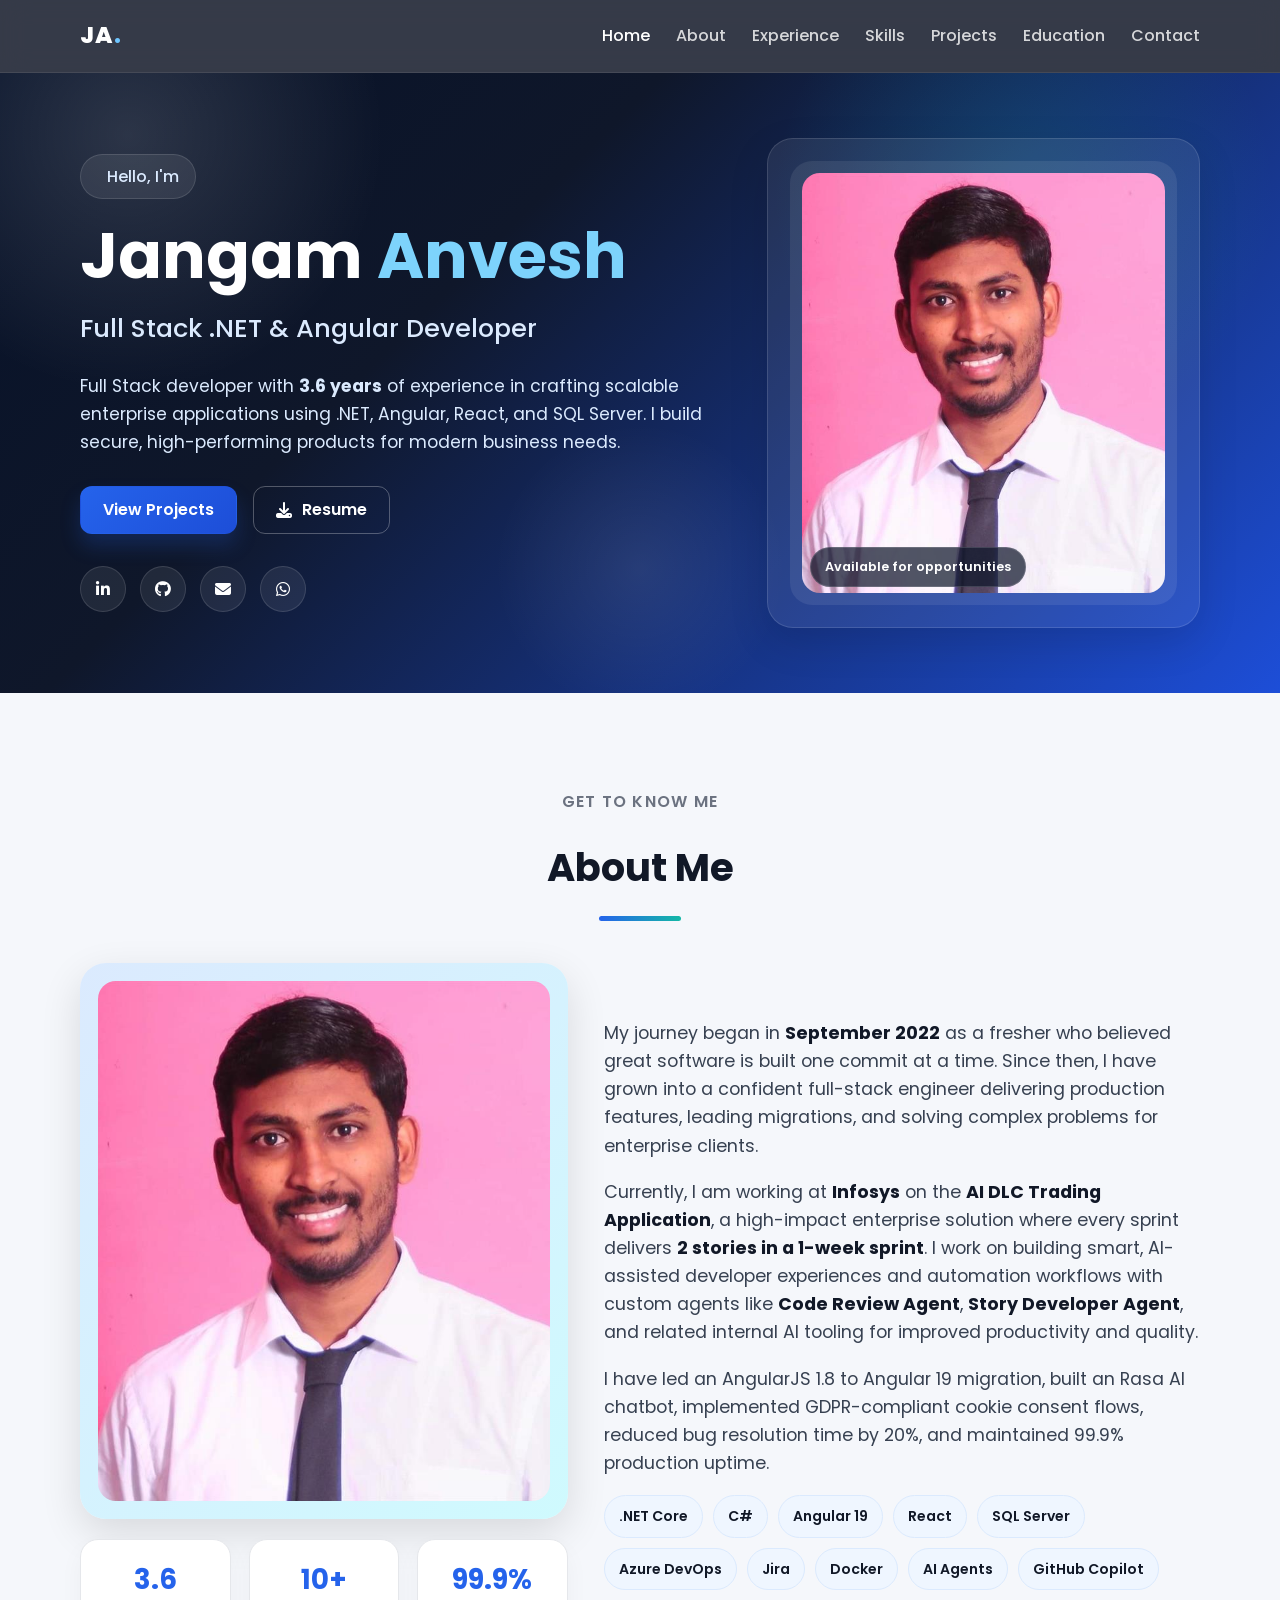
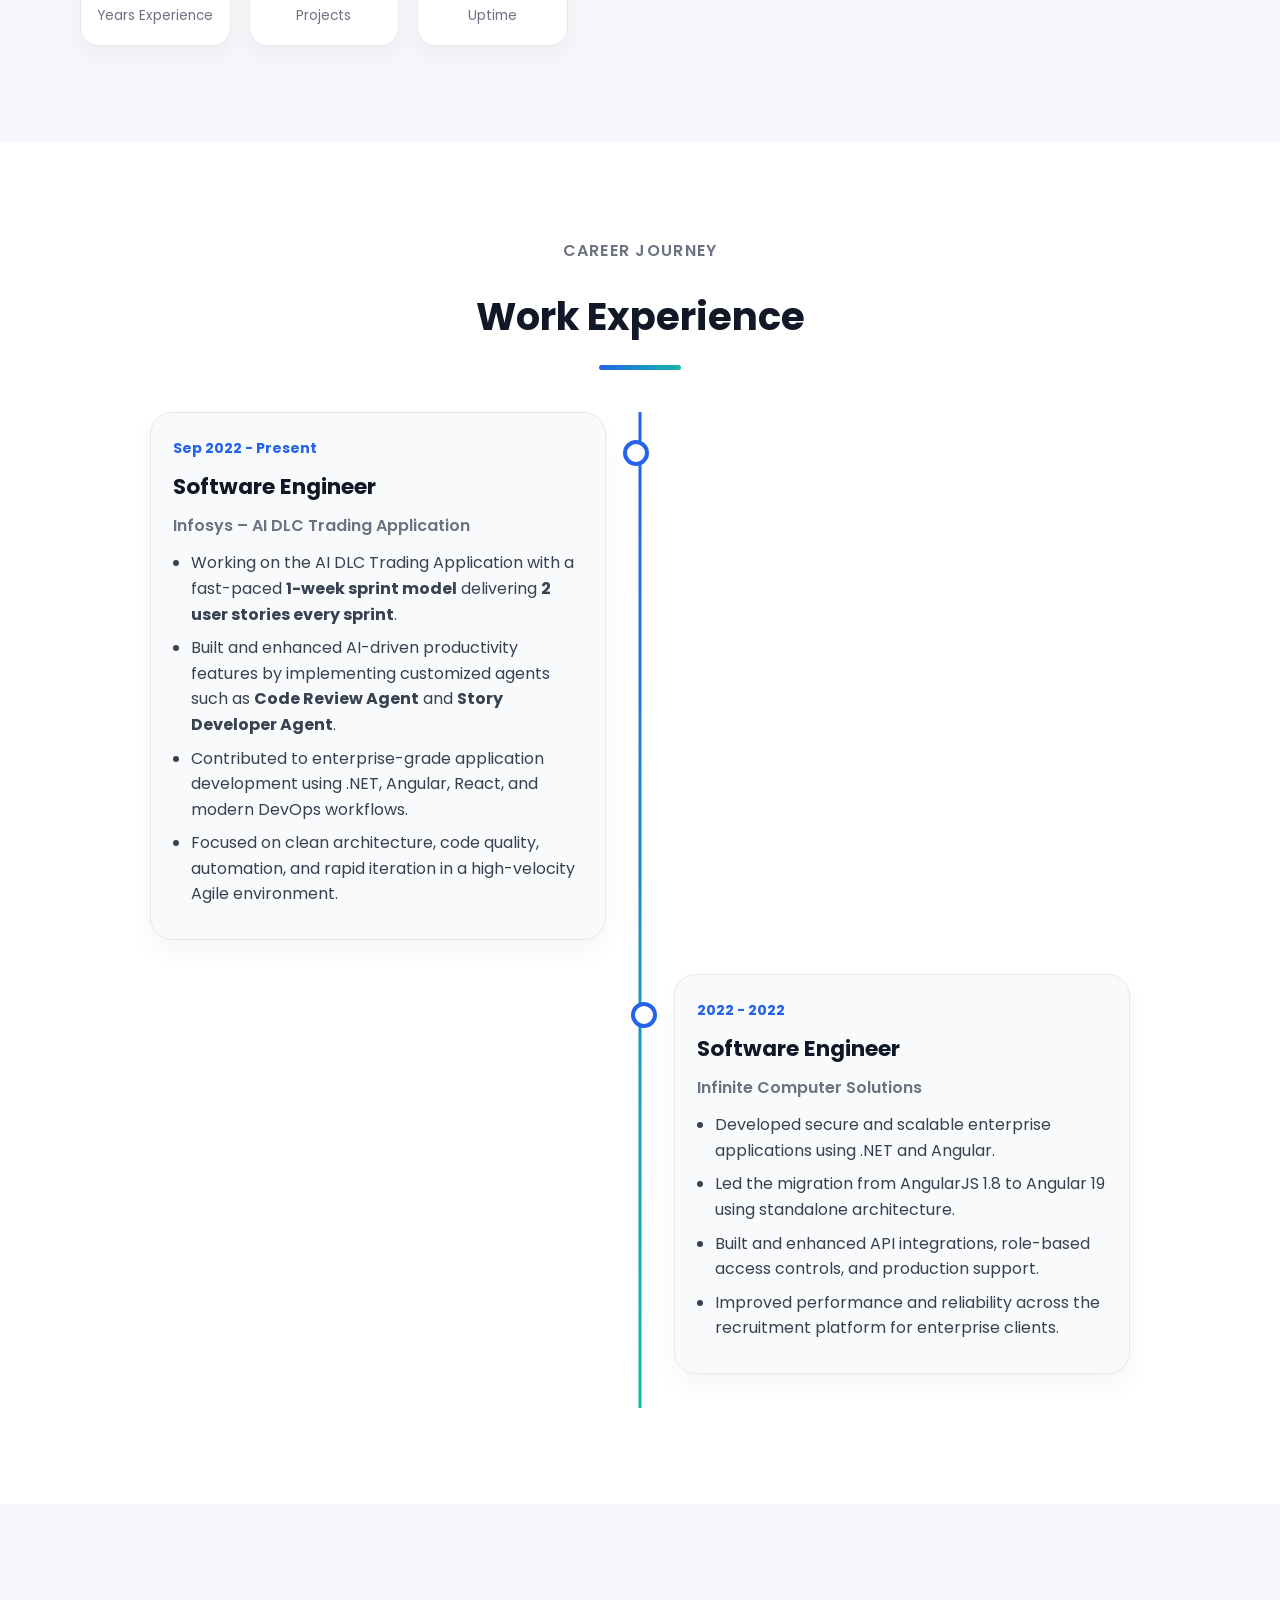
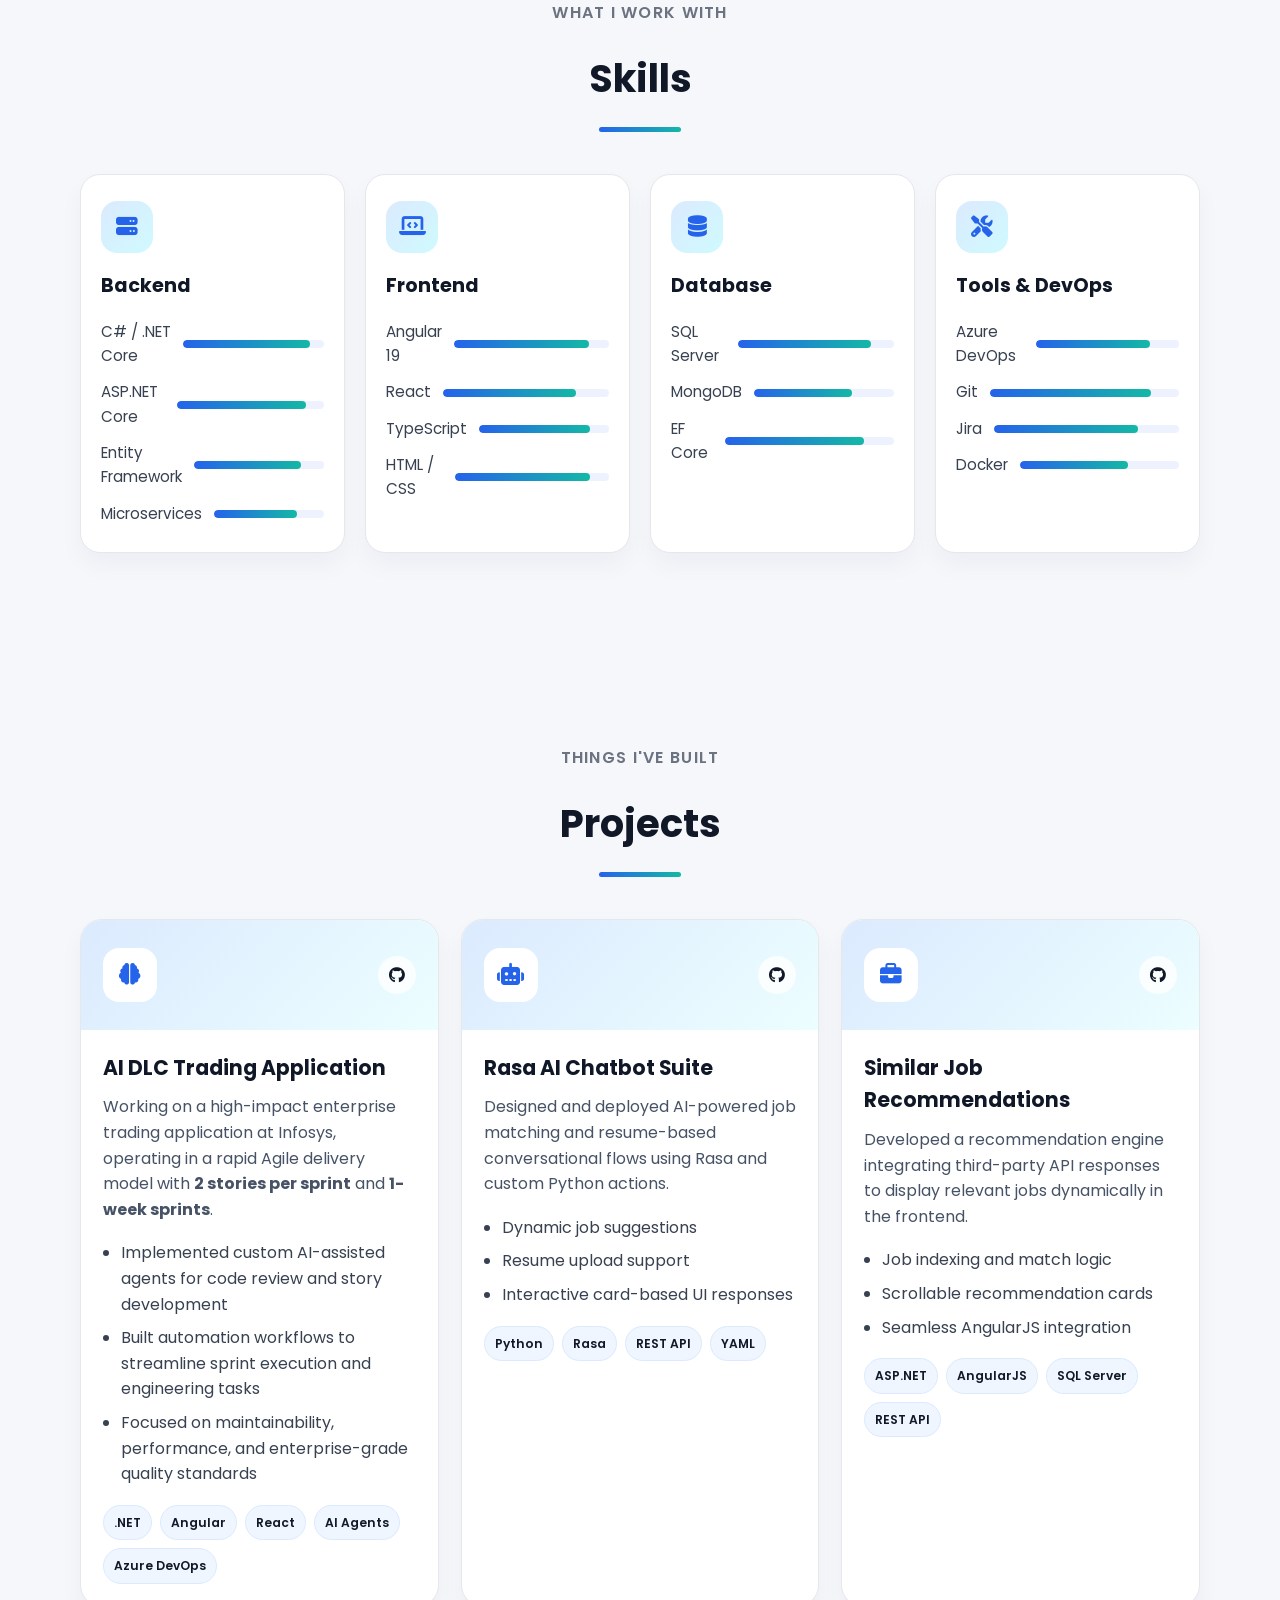
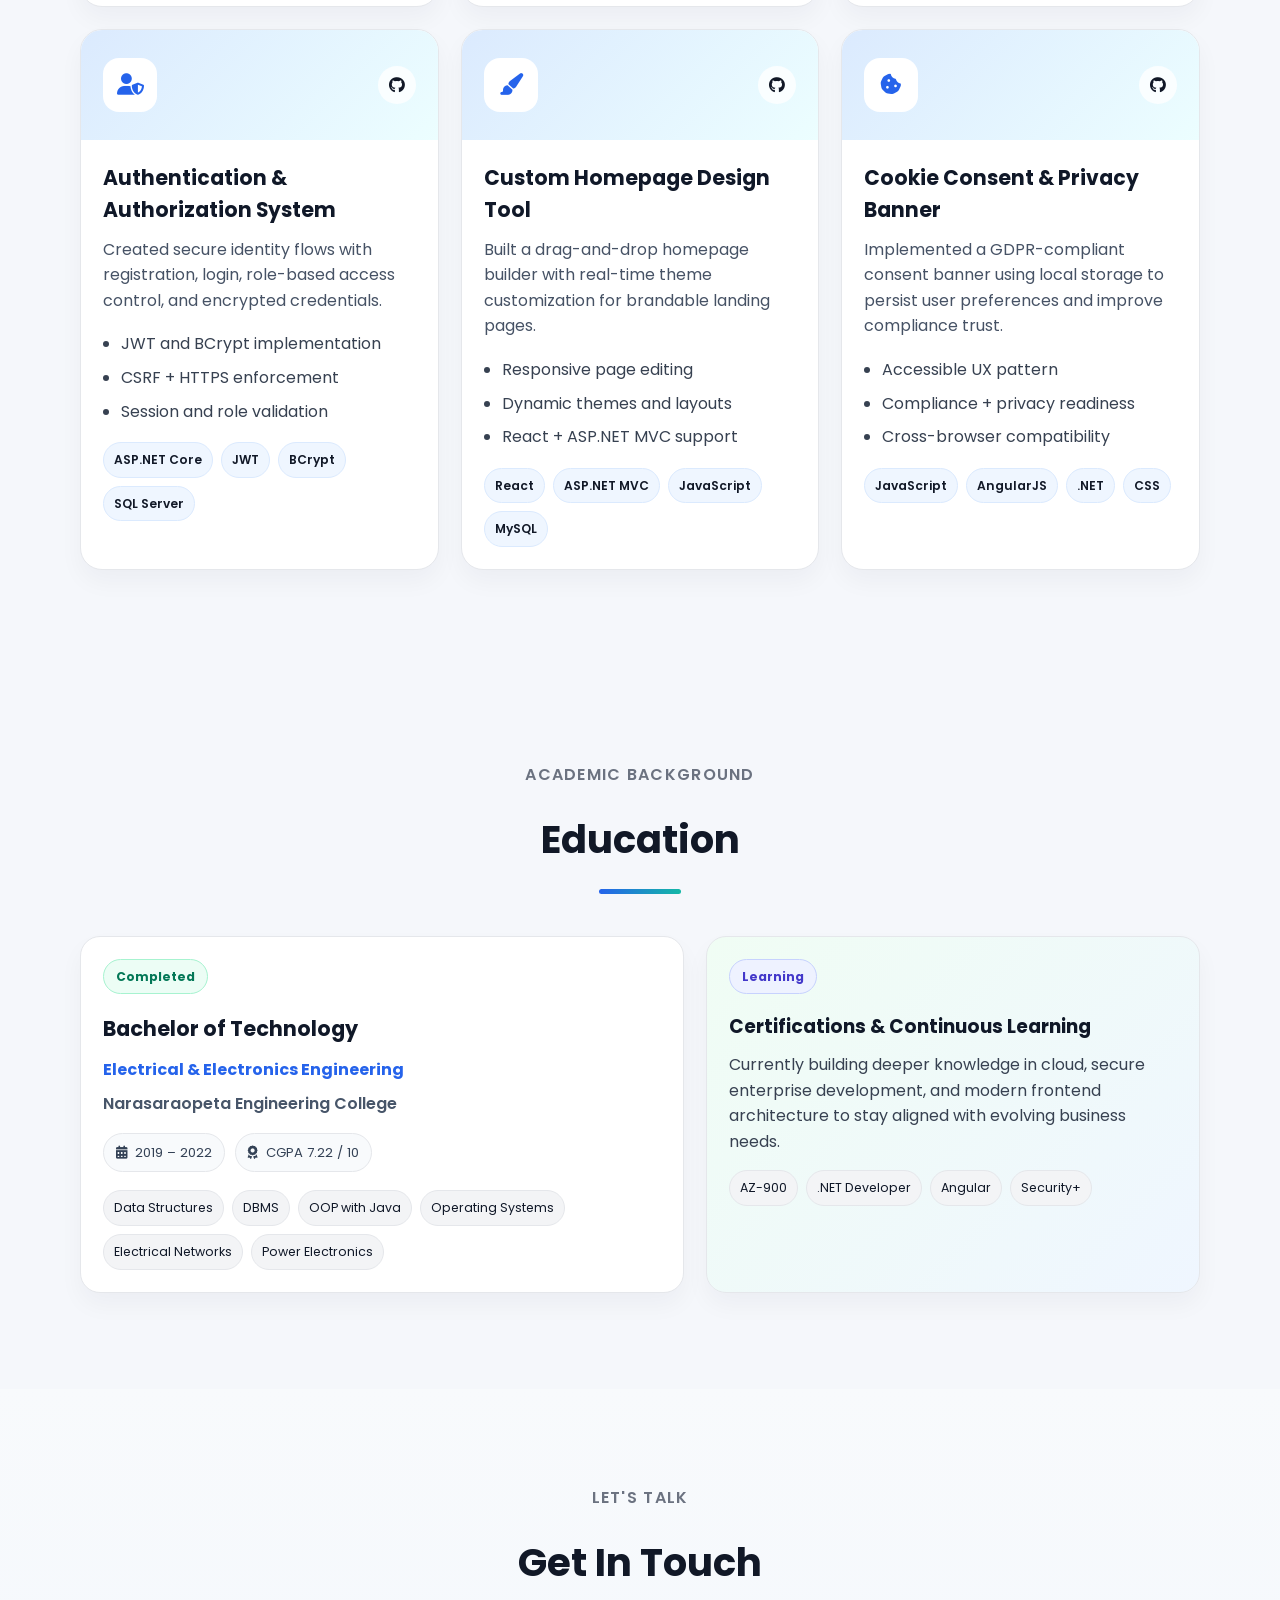
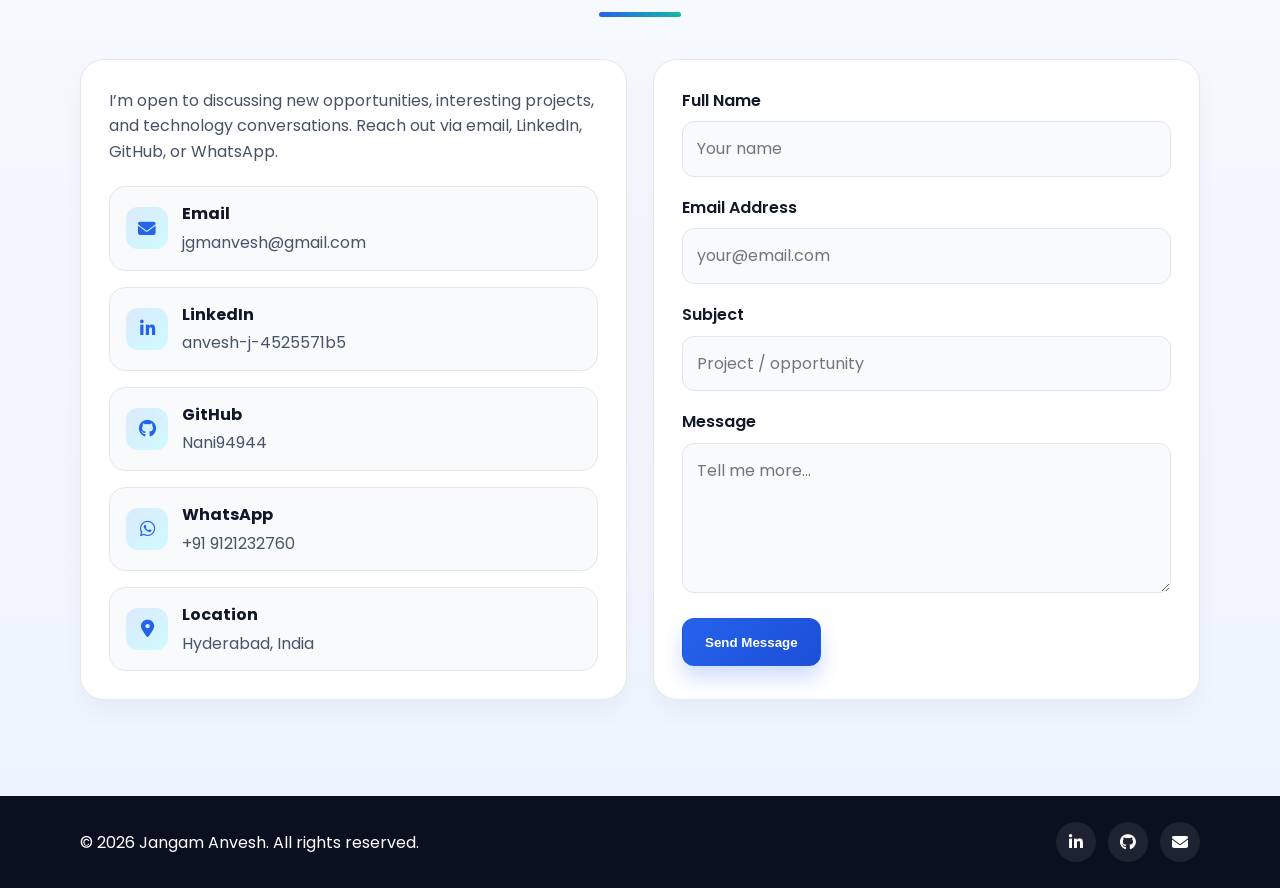
==== commit 2e5dd25c: "Add the Infosys AI DLC Trading Application project and the rapid 1-week sprint, 2-story delivery mod" ====
--- a/New-portfolio-main/index.html
+++ b/New-portfolio-main/index.html
@@ -1019,15 +1019,17 @@
               </p>
 
               <p>
-                At <strong>Infinite Computer Solutions</strong>, I contribute to the
-                <strong>BrassRing Recruitment Suite</strong>, a mission-critical HR
-                platform. I work on backend APIs with <strong>C# & .NET Core</strong>,
-                build fast frontends using <strong>Angular 19 & React</strong>, and
-                manage DevOps workflows with <strong>Azure DevOps CI/CD</strong>.
+                Currently, I am working at <strong>Infosys</strong> on the
+                <strong>AI DLC Trading Application</strong>, a high-impact enterprise
+                solution where every sprint delivers <strong>2 stories in a 1-week sprint</strong>.
+                I work on building smart, AI-assisted developer experiences and
+                automation workflows with custom agents like
+                <strong>Code Review Agent</strong>, <strong>Story Developer Agent</strong>,
+                and related internal AI tooling for improved productivity and quality.
               </p>
 
               <p>
-                I have led an AngularJS 1.8 to Angular 19 migration, built a Rasa AI
+                I have led an AngularJS 1.8 to Angular 19 migration, built an Rasa AI
                 chatbot, implemented GDPR-compliant cookie consent flows, reduced
                 bug resolution time by 20%, and maintained 99.9% production uptime.
               </p>
@@ -1041,8 +1043,8 @@
                 <span class="chip">Azure DevOps</span>
                 <span class="chip">Jira</span>
                 <span class="chip">Docker</span>
-                <span class="chip">RxJS</span>
-                <span class="chip">JWT</span>
+                <span class="chip">AI Agents</span>
+                <span class="chip">GitHub Copilot</span>
               </div>
             </div>
           </div>
@@ -1059,6 +1061,20 @@
             <div class="exp-item">
               <div class="exp-card">
                 <div class="exp-date">Sep 2022 - Present</div>
+                <h3 class="exp-role">Software Engineer</h3>
+                <div class="exp-company">Infosys – AI DLC Trading Application</div>
+                <ul>
+                  <li>Working on the AI DLC Trading Application with a fast-paced <strong>1-week sprint model</strong> delivering <strong>2 user stories every sprint</strong>.</li>
+                  <li>Built and enhanced AI-driven productivity features by implementing customized agents such as <strong>Code Review Agent</strong> and <strong>Story Developer Agent</strong>.</li>
+                  <li>Contributed to enterprise-grade application development using .NET, Angular, React, and modern DevOps workflows.</li>
+                  <li>Focused on clean architecture, code quality, automation, and rapid iteration in a high-velocity Agile environment.</li>
+                </ul>
+              </div>
+            </div>
+
+            <div class="exp-item">
+              <div class="exp-card">
+                <div class="exp-date">2022 - 2022</div>
                 <h3 class="exp-role">Software Engineer</h3>
                 <div class="exp-company">Infinite Computer Solutions</div>
                 <ul>
@@ -1066,19 +1082,6 @@
                   <li>Led the migration from AngularJS 1.8 to Angular 19 using standalone architecture.</li>
                   <li>Built and enhanced API integrations, role-based access controls, and production support.</li>
                   <li>Improved performance and reliability across the recruitment platform for enterprise clients.</li>
-                </ul>
-              </div>
-            </div>
-
-            <div class="exp-item">
-              <div class="exp-card">
-                <div class="exp-date">2023 - 2024</div>
-                <h3 class="exp-role">Frontend & Product Engineer</h3>
-                <div class="exp-company">BrassRing Recruitment Suite</div>
-                <ul>
-                  <li>Worked on React and Angular modules with internationalization and custom UI theming.</li>
-                  <li>Implemented GDPR-compliant cookie consent features and secure auth flows.</li>
-                  <li>Optimized front-end performance, reduced bugs, and supported production deployments.</li>
                 </ul>
               </div>
             </div>
@@ -1148,19 +1151,19 @@
           <div class="projects-grid">
             <article class="project-card">
               <div class="project-top">
-                <div class="project-icon"><i class="fas fa-rocket"></i></div>
+                <div class="project-icon"><i class="fas fa-brain"></i></div>
                 <a class="project-link" href="https://github.com/Nani94944" target="_blank"><i class="fab fa-github"></i></a>
               </div>
               <div class="project-body">
-                <h3>AngularJS → Angular 19 Migration</h3>
-                <p>Led a full-scale enterprise migration modernizing the recruitment suite frontend with standalone architecture and scalable micro-frontend patterns.</p>
+                <h3>AI DLC Trading Application</h3>
+                <p>Working on a high-impact enterprise trading application at Infosys, operating in a rapid Agile delivery model with <strong>2 stories per sprint</strong> and <strong>1-week sprints</strong>.</p>
                 <ul>
-                  <li>Modernized legacy AngularJS code</li>
-                  <li>Implemented RxJS state patterns</li>
-                  <li>Enabled interoperability and i18n</li>
+                  <li>Implemented custom AI-assisted agents for code review and story development</li>
+                  <li>Built automation workflows to streamline sprint execution and engineering tasks</li>
+                  <li>Focused on maintainability, performance, and enterprise-grade quality standards</li>
                 </ul>
                 <div class="techs">
-                  <span>Angular 19</span><span>RxJS</span><span>PrimeNG</span><span>AngularJS</span>
+                  <span>.NET</span><span>Angular</span><span>React</span><span>AI Agents</span><span>Azure DevOps</span>
                 </div>
               </div>
             </article>
